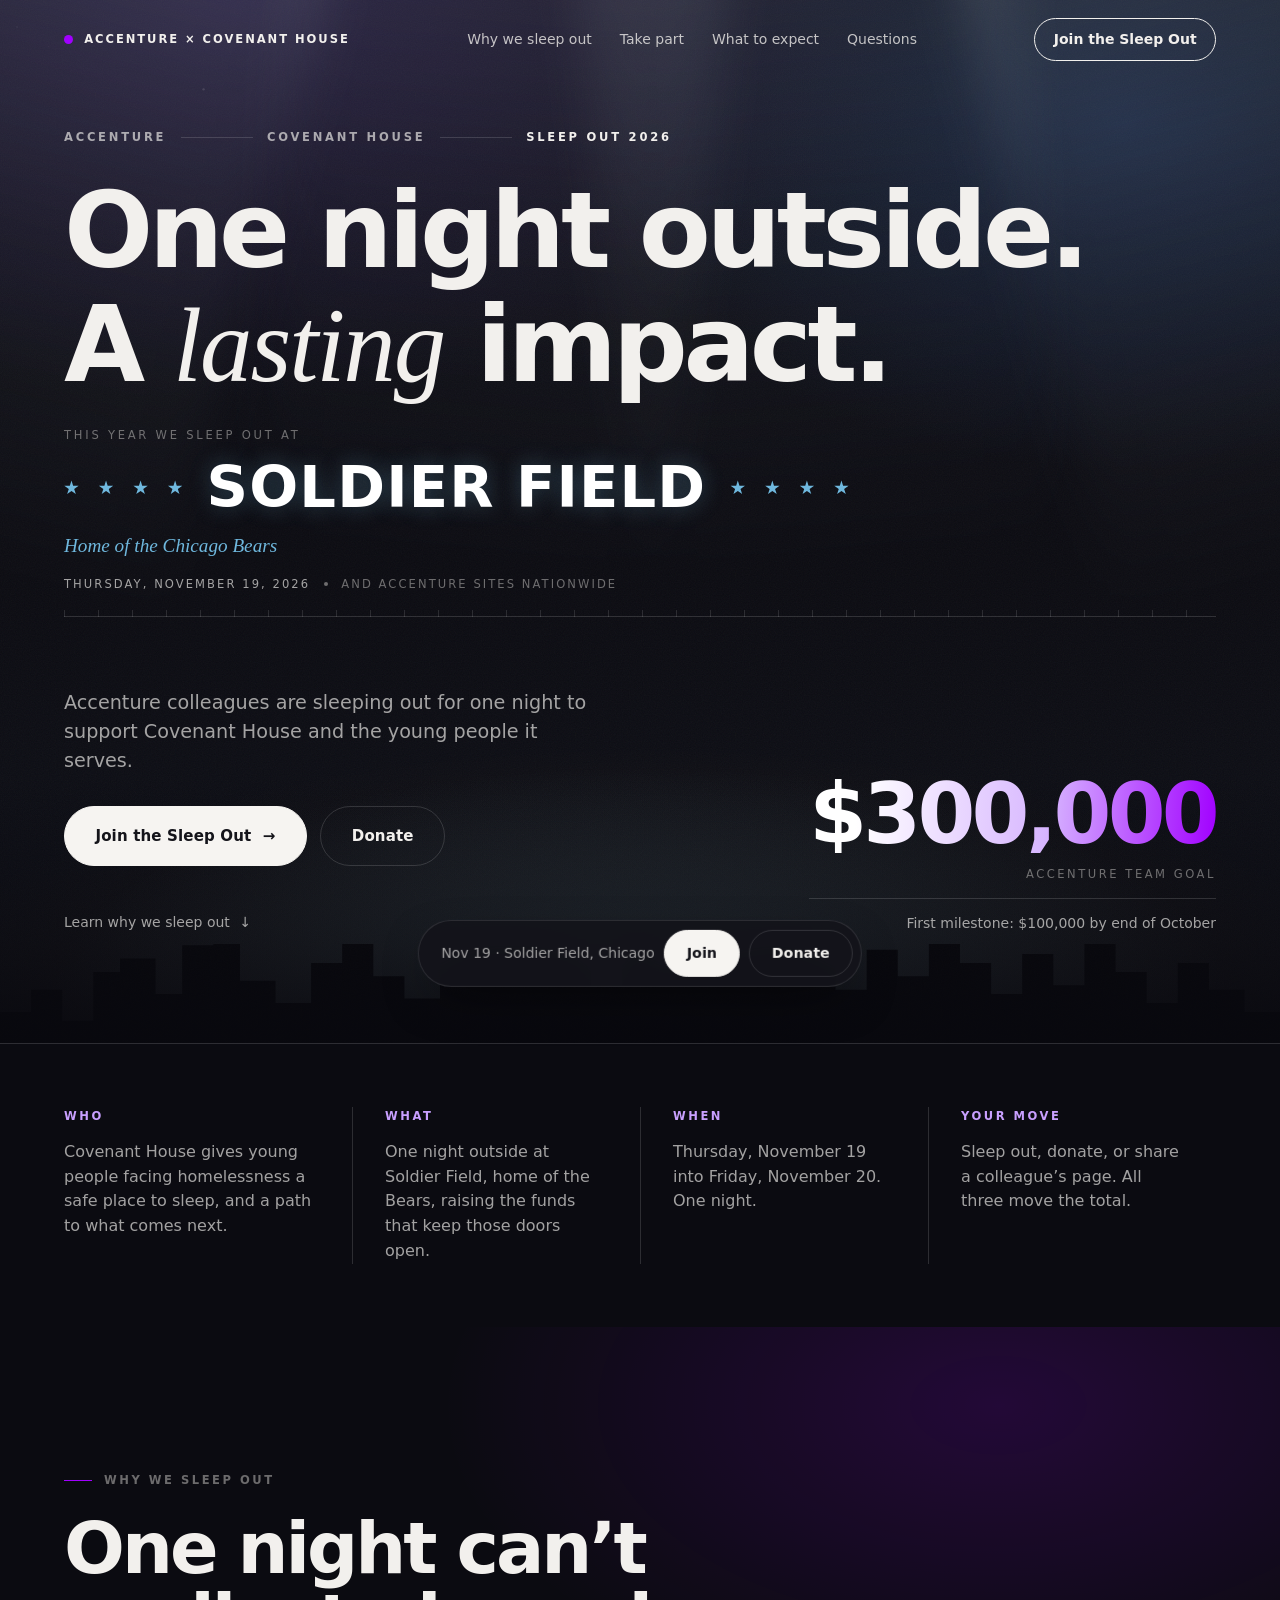
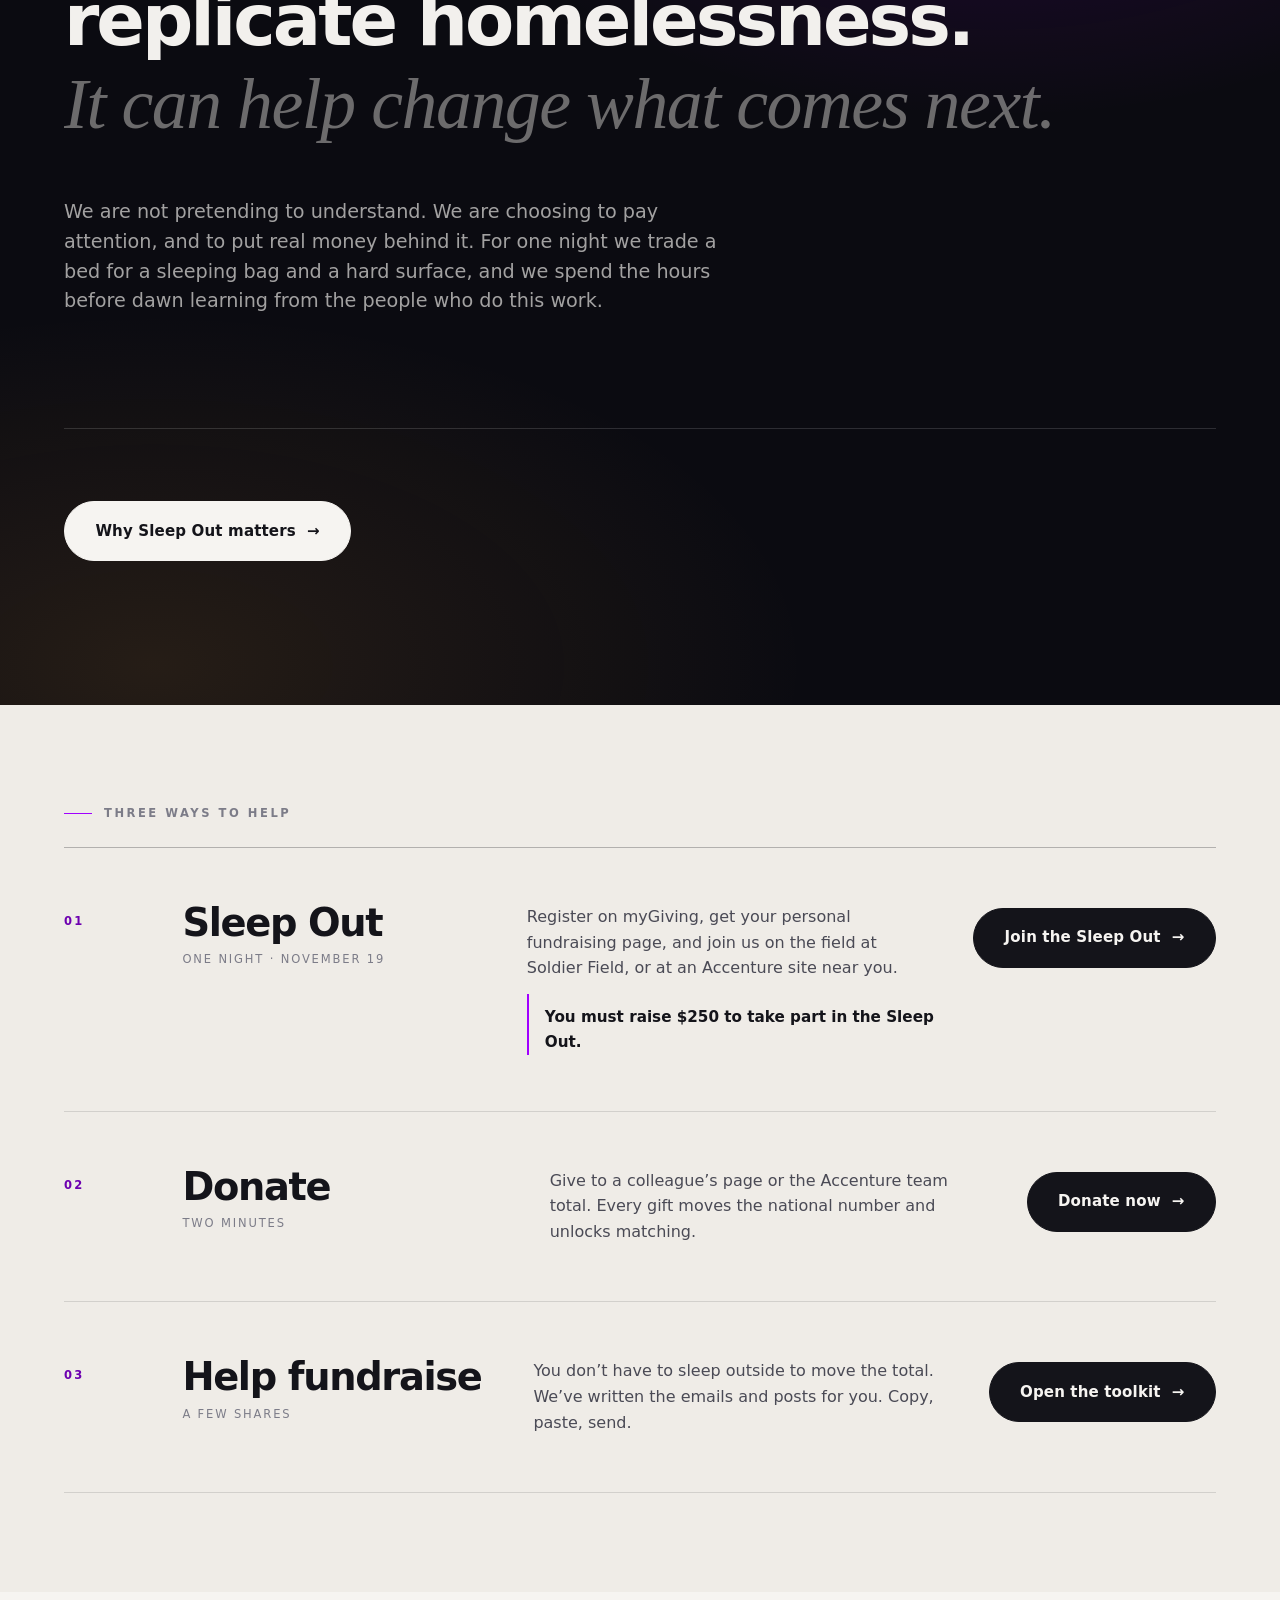
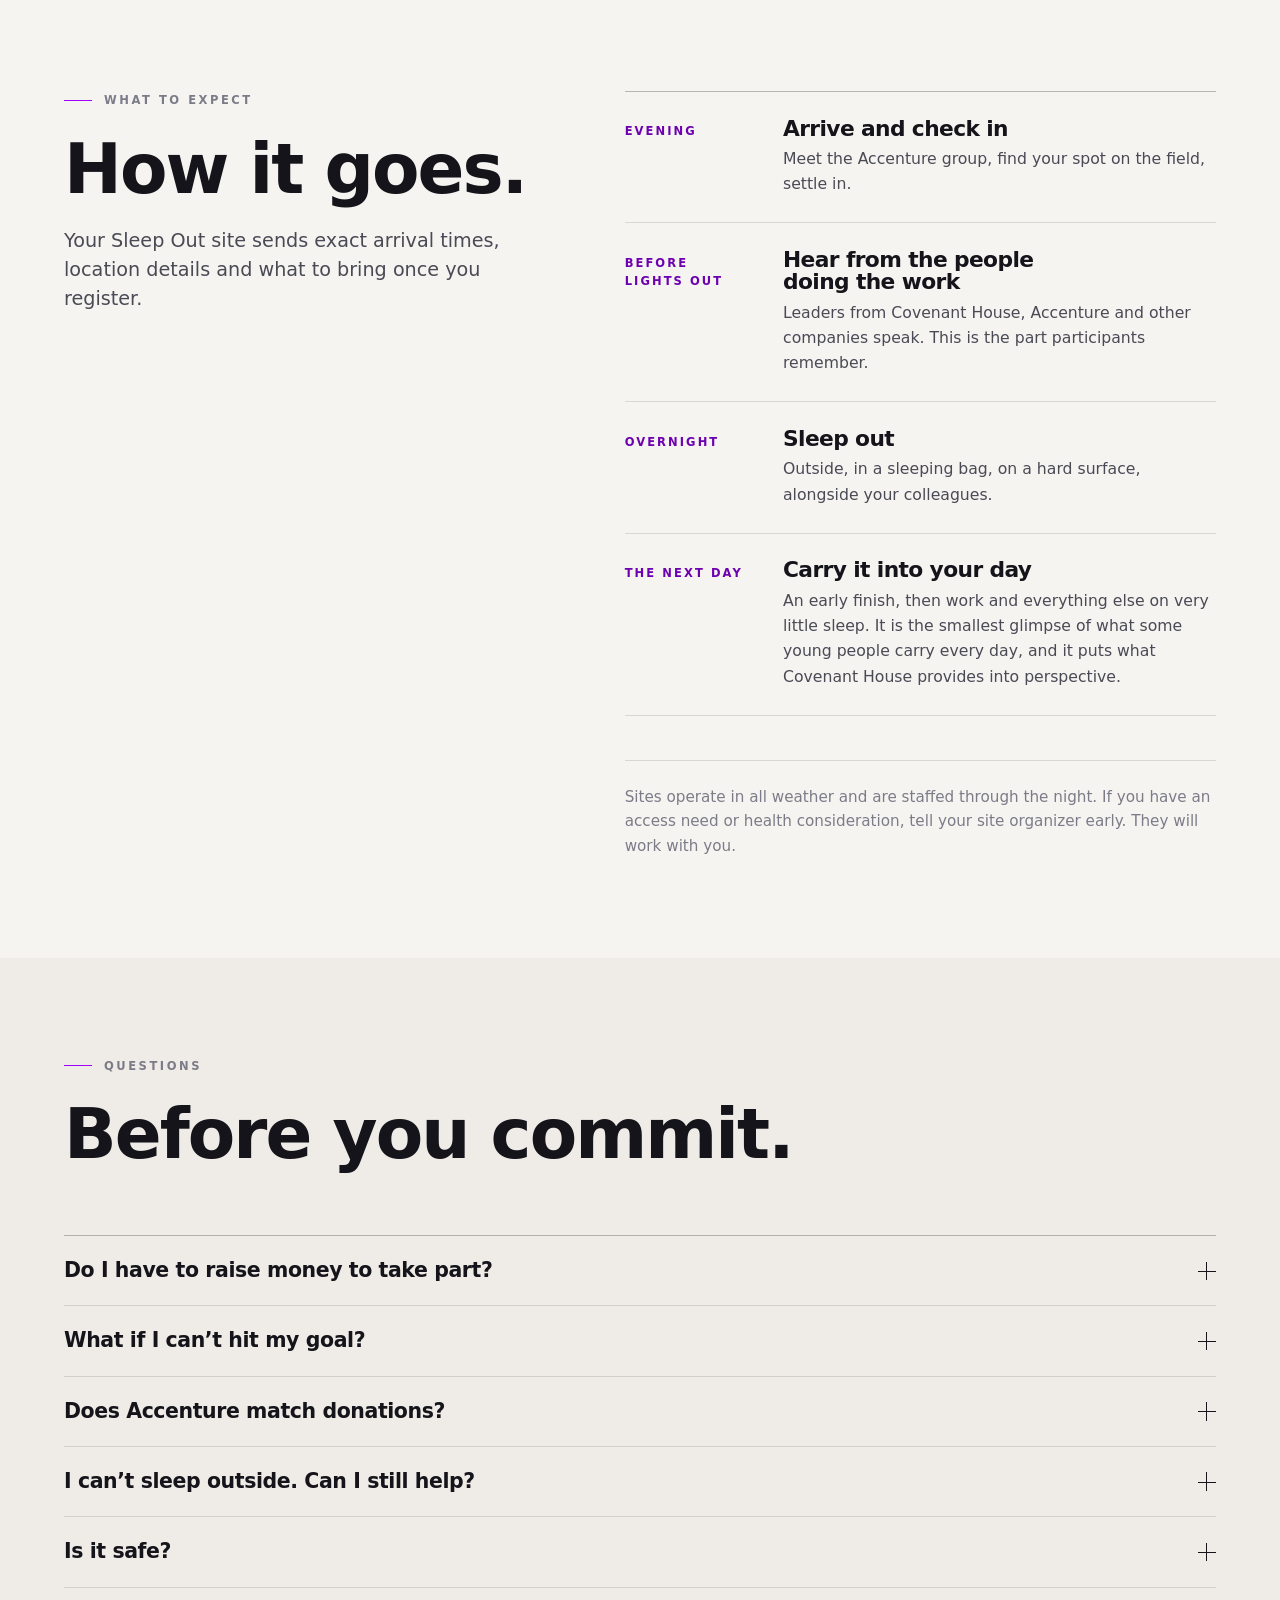
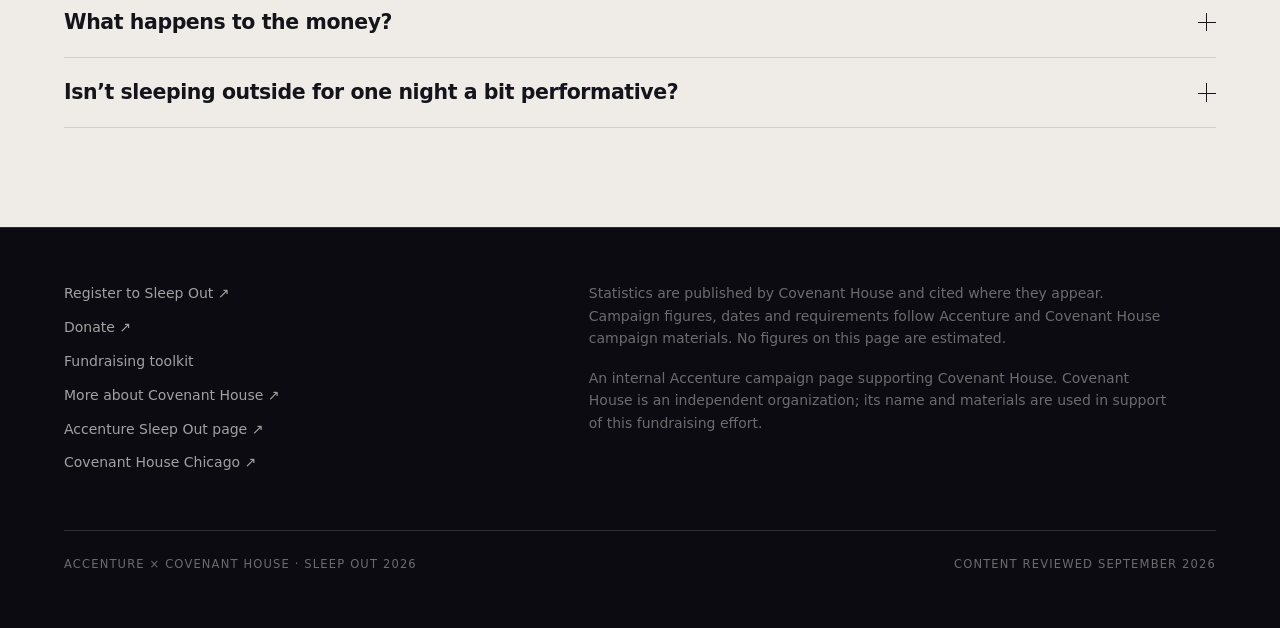
==== index.html @ 451acfd5 "Sleep Out 2026 campaign microsite — Accenture x Covenant House" ====
<!DOCTYPE html>
<html lang="en">
<head>
<meta charset="utf-8">
<meta name="viewport" content="width=device-width, initial-scale=1">
<title>Sleep Out 2026 · Accenture × Covenant House</title>
<meta name="description" content="November 19 at Soldier Field. Accenture colleagues are giving up their beds for one night to support Covenant House and young people facing homelessness.">
<meta name="theme-color" content="#0B0B11">

<meta property="og:type" content="website">
<meta property="og:title" content="Sleep Out 2026 · Accenture × Covenant House">
<meta property="og:description" content="One night outside. A lasting impact. November 19 at Soldier Field, Chicago.">
<meta name="twitter:card" content="summary_large_image">

<link rel="icon" href="data:image/svg+xml,%3Csvg xmlns='http://www.w3.org/2000/svg' viewBox='0 0 32 32'%3E%3Ccircle cx='16' cy='16' r='14' fill='%23A100FF'/%3E%3C/svg%3E">
<link rel="stylesheet" href="assets/css/styles.css">
</head>

<body>
<a class="skip-link" href="#main">Skip to content</a>

<!-- ================= NAVIGATION ================= -->
<header class="nav" id="nav">
  <a class="nav__brand" href="#top">
    <span class="nav__mark" aria-hidden="true"></span>
    <span>Accenture × Covenant House</span>
  </a>

  <nav class="nav__links" aria-label="Sections">
    <a href="#why">Why we sleep out</a>
    <a href="#act">Take part</a>
    <a href="#expect">What to expect</a>
    <a href="#faq">Questions</a>
  </nav>

  <a class="nav__cta" data-link="REGISTRATION" href="#">Join the Sleep Out</a>
  <div class="nav__progress" id="navProgress" aria-hidden="true"></div>
</header>

<main id="main">

  <!-- ================= HERO — Soldier Field at night ================= -->
  <section class="hero" id="top">
    <div class="hero__sky" aria-hidden="true"></div>
    <div class="hero__lights" aria-hidden="true">
      <span></span><span></span><span></span><span></span>
    </div>
    <canvas class="hero__stars" id="stars" aria-hidden="true"></canvas>

    <!-- Chicago skyline silhouette along the horizon -->
    <svg class="hero__skyline" viewBox="0 0 1440 220" preserveAspectRatio="xMidYMax slice" aria-hidden="true" focusable="false">
      <polygon points="0,220 0,185 35,185 35,160 70,160 70,195 105,195 105,140 135,140 135,125 175,125 175,165 205,165 205,110 240,110 240,90 270,90 270,150 310,150 310,175 350,175 350,130 385,130 385,100 420,100 420,145 455,145 455,170 495,170 495,120 530,120 530,60 545,60 545,20 552,20 552,60 560,60 560,45 600,45 600,60 608,60 608,20 615,20 615,60 630,60 630,120 665,120 665,155 700,155 700,105 735,105 735,135 770,135 770,90 805,90 805,115 840,115 840,70 860,70 860,35 866,35 866,70 880,70 880,35 886,35 886,70 905,70 905,125 940,125 940,160 975,160 975,115 1010,115 1010,145 1045,145 1045,95 1080,95 1080,130 1115,130 1115,165 1150,165 1150,120 1185,120 1185,155 1220,155 1220,105 1255,105 1255,140 1290,140 1290,175 1325,175 1325,130 1360,130 1360,160 1400,160 1400,185 1440,185 1440,220"/>
    </svg>

    <div class="hero__grain" aria-hidden="true"></div>

    <div class="hero__inner">
      <p class="hero__eyebrow">
        <span>Accenture</span>
        <span class="divider" aria-hidden="true"></span>
        <span>Covenant House</span>
        <span class="divider" aria-hidden="true"></span>
        <span class="year">Sleep Out 2026</span>
      </p>

      <h1 class="hero__headline" id="heroHeadline"></h1>

      <!-- Venue band: the flagship site, in Chicago flag blue -->
      <div class="venue" id="venue"></div>

      <div class="hero__body">
        <div>
          <p class="hero__lede" id="heroLede"></p>
          <div class="btn-row">
            <a class="btn btn--light" data-link="REGISTRATION" href="#">
              <span id="heroCta1">Join the Sleep Out</span>
              <span class="arrow" aria-hidden="true">→</span>
            </a>
            <a class="btn btn--ghost-light" data-link="DONATE" href="#">
              <span id="heroCta2">Donate</span>
            </a>
          </div>
          <a class="hero__scroll" href="#why">
            <span id="heroScroll">Learn why we sleep out</span>
            <span class="chev" aria-hidden="true">↓</span>
          </a>
        </div>

        <div class="hero__goal">
          <span class="hero__goal-value" id="heroGoal" data-countup="300000" data-prefix="$">$300,000</span>
          <span class="hero__goal-label" id="heroGoalLabel"></span>
          <span class="hero__goal-note" id="heroGoalNote"></span>
        </div>
      </div>
    </div>
  </section>

  <!-- ================= TEN-SECOND ORIENTATION ================= -->
  <section class="orient" aria-label="Sleep Out in brief">
    <div class="wrap">
      <div class="orient__grid" id="orientGrid"></div>
    </div>
  </section>

  <!-- ================= WHY WE SLEEP OUT ================= -->
  <section class="why" id="why">
    <div class="wrap">
      <p class="eyebrow eyebrow--on-night" id="whyLabel" data-reveal></p>
      <h2 class="why__statement" id="whyStatement"></h2>
      <p class="why__body" id="whyBody" data-reveal style="--reveal-delay:200ms"></p>

      <div class="pillars" id="pillars"></div>

      <div class="why__cta btn-row" data-reveal>
        <a class="btn btn--light" data-link="COVENANT_HOUSE_SLEEPOUT" href="#">
          <span id="whyCta"></span>
          <span class="arrow" aria-hidden="true">→</span>
        </a>
      </div>
    </div>
  </section>

  <!-- ================= THREE WAYS TO HELP ================= -->
  <section class="section section--tint" id="act">
    <div class="wrap">
      <p class="eyebrow" id="pathLabel" data-reveal></p>
      <div class="paths" id="paths"></div>
    </div>
  </section>

  <!-- ================= WHAT TO EXPECT ================= -->
  <section class="section" id="expect">
    <div class="wrap">
      <div class="split">
        <div data-reveal>
          <p class="eyebrow" id="expectLabel"></p>
          <h2 class="display" id="expectHeading"></h2>
          <p class="lede" id="expectLede" style="margin-top:1.25rem"></p>
        </div>
        <div data-reveal style="--reveal-delay:120ms">
          <div class="timeline" id="timeline"></div>
          <p class="expect__note" id="expectNote"></p>
        </div>
      </div>
    </div>
  </section>

  <!-- ================= FAQ ================= -->
  <section class="section section--tint" id="faq">
    <div class="wrap">
      <div class="section-head" data-reveal>
        <p class="eyebrow" id="faqLabel"></p>
        <h2 class="display" id="faqHeading"></h2>
      </div>
      <div class="faq__list" id="faqList" data-reveal></div>
    </div>
  </section>

</main>

<!-- ================= FOOTER ================= -->
<footer class="footer">
  <div class="wrap">
    <div class="footer__grid">
      <ul class="footer__links" id="footerLinks"></ul>
      <div>
        <p class="footer__note" id="footerSources"></p>
        <p class="footer__note" id="footerDisclaimer"></p>
      </div>
    </div>
    <div class="footer__meta">
      <span id="footerMetaLeft"></span>
      <span id="footerMetaRight"></span>
    </div>
  </div>
</footer>

<!-- ================= STICKY ACTION BAR ================= -->
<div class="actionbar" id="actionbar">
  <span class="actionbar__label">Nov 19 · Soldier Field, Chicago</span>
  <a class="btn btn--light" data-link="REGISTRATION" href="#"><span>Join</span></a>
  <a class="btn btn--ghost-light" data-link="DONATE" href="#"><span>Donate</span></a>
</div>

<noscript>
  <div style="padding:2rem;background:#14141A;color:#F2F0ED;text-align:center">
    This page uses JavaScript to load campaign content.
    Visit <a style="color:#C99BFF" href="https://www.sleepout.org/accenture">sleepout.org/accenture</a> for Sleep Out details.
  </div>
</noscript>

<script src="assets/js/content.js"></script>
<script src="assets/js/app.js"></script>
</body>
</html>
---- assets/css/styles.css ----
﻿/* =====================================================================
   SLEEP OUT 2026 — ACCENTURE × COVENANT HOUSE
   Design system + layout

   Structure
     01 Tokens
     02 Reset & base
     03 Typography primitives
     04 Layout primitives
     05 Buttons & links
     06 Motion / reveal
     07 Navigation
     08 Hero
     09 Orientation band
     11 Why we sleep out (dark)
       13 Pathways
     14 Toolkit
     15 Prepare
     16 Locations
     17 Commitment
     18 FAQ
     19 Footer
     20 Responsive
     21 Print & reduced motion
   ===================================================================== */

/* ---------------------------------------------------------------
   01 TOKENS
   --------------------------------------------------------------- */
:root {
  /* Surfaces — warm paper, not clinical white. Ink, not pure black. */
  --paper:        #F6F4F1;
  --paper-2:      #EFECE7;
  --paper-3:      #E4DFD8;
  --ink:          #14141A;
  --ink-2:        #4A4A55;
  --ink-3:        #7C7C88;
  --rule:         rgba(20, 20, 26, 0.13);
  --rule-strong:  rgba(20, 20, 26, 0.28);

  /* Night surfaces */
  --night:        #0B0B11;
  --night-2:      #12121B;
  --night-rule:   rgba(255, 255, 255, 0.14);
  --on-night:     #F2F0ED;
  --on-night-2:   rgba(242, 240, 237, 0.66);
  --on-night-3:   rgba(242, 240, 237, 0.42);

  /* Accent — used sparingly. A mark, a rule, a fill. Never a wash. */
  --purple:       #A100FF;
  --purple-deep:  #6D00B0;
  --purple-soft:  rgba(161, 0, 255, 0.10);
  /* Legible tint of the accent for use on night surfaces. Brightening
     the accent itself pushes it toward magenta, so it is defined here. */
  --purple-on-night: #C9A0FF;

  /* Dawn — the counterpoint to the night. Even more sparing. */
  --dawn:         #E39B3C;

  /* Chicago — the light blue of the city flag. Used only on the venue
     band and the skyline glow, so the local cue never competes with
     the Accenture accent. */
  --chicago:      #6FB8DE;

  /* Type */
  --sans: "Segoe UI Variable Display", "Segoe UI", Inter, ui-sans-serif,
          system-ui, -apple-system, "Helvetica Neue", Arial, sans-serif;
  --serif: "Iowan Old Style", "Palatino Linotype", Palatino, "Book Antiqua",
           Georgia, serif;
  --mono: ui-monospace, "Cascadia Mono", "SF Mono", Consolas, monospace;

  /* Fluid scale */
  --t-hero:   clamp(2.9rem, 8.2vw, 7.4rem);
  --t-display:clamp(2.2rem, 5.4vw, 4.6rem);
  --t-h2:     clamp(1.85rem, 3.6vw, 3.1rem);
  --t-h3:     clamp(1.15rem, 1.7vw, 1.5rem);
  --t-lede:   clamp(1.08rem, 1.5vw, 1.36rem);
  --t-body:   clamp(1rem, 1.05vw, 1.12rem);
  --t-small:  0.875rem;
  --t-micro:  0.72rem;

  /* Rhythm */
  --gutter: clamp(1.25rem, 5vw, 5.5rem);
  --section-y: clamp(5rem, 11vh, 10rem);
  --maxw: 1320px;
  --measure: 62ch;

  --ease: cubic-bezier(0.22, 1, 0.36, 1);
  --ease-out: cubic-bezier(0.16, 1, 0.3, 1);
}

/* ---------------------------------------------------------------
   02 RESET & BASE
   --------------------------------------------------------------- */
*, *::before, *::after { box-sizing: border-box; }

html {
  -webkit-text-size-adjust: 100%;
  scroll-behavior: smooth;
  scroll-padding-top: 5rem;
}

body {
  margin: 0;
  background: var(--paper);
  color: var(--ink);
  font-family: var(--sans);
  font-size: var(--t-body);
  line-height: 1.62;
  font-synthesis-weight: none;
  -webkit-font-smoothing: antialiased;
  text-rendering: optimizeLegibility;
  overflow-x: hidden;
}

img { max-width: 100%; display: block; }
button { font: inherit; color: inherit; }

::selection { background: var(--purple); color: #fff; }

:focus-visible {
  outline: 2px solid var(--purple);
  outline-offset: 3px;
  border-radius: 2px;
}

.skip-link {
  position: absolute;
  left: -9999px;
  top: 0;
  z-index: 200;
  background: var(--ink);
  color: var(--paper);
  padding: 0.75rem 1.25rem;
  font-size: var(--t-small);
}
.skip-link:focus { left: 0.75rem; top: 0.75rem; }

.visually-hidden {
  position: absolute; width: 1px; height: 1px;
  padding: 0; margin: -1px; overflow: hidden;
  clip: rect(0 0 0 0); white-space: nowrap; border: 0;
}

/* ---------------------------------------------------------------
   03 TYPOGRAPHY PRIMITIVES
   --------------------------------------------------------------- */
h1, h2, h3, h4 {
  margin: 0;
  font-weight: 600;
  letter-spacing: -0.028em;
  line-height: 1.04;
  text-wrap: balance;
}

p { margin: 0 0 1.1em; }
p:last-child { margin-bottom: 0; }

.eyebrow {
  font-size: var(--t-micro);
  font-weight: 600;
  letter-spacing: 0.22em;
  text-transform: uppercase;
  color: var(--ink-3);
  margin: 0 0 1.5rem;
  display: flex;
  align-items: center;
  gap: 0.75rem;
}
.eyebrow::before {
  content: "";
  width: 1.75rem;
  height: 1px;
  background: var(--purple);
  flex: none;
}
.eyebrow--on-night { color: var(--on-night-3); }

.display { font-size: var(--t-display); }
.h2 { font-size: var(--t-h2); }

.lede {
  font-size: var(--t-lede);
  line-height: 1.52;
  color: var(--ink-2);
  max-width: 46ch;
}

.serif {
  font-family: var(--serif);
  font-weight: 400;
  letter-spacing: -0.012em;
}

.measure { max-width: var(--measure); }

/* Inline source citation */
.cite {
  display: inline-block;
  font-size: var(--t-micro);
  letter-spacing: 0.06em;
  text-transform: uppercase;
  color: var(--ink-3);
  text-decoration: none;
  border-bottom: 1px solid var(--rule);
  transition: color 0.25s, border-color 0.25s;
}
.cite:hover { color: var(--ink); border-color: var(--ink); }
.cite--on-night { color: var(--on-night-3); border-color: var(--night-rule); }
.cite--on-night:hover { color: var(--on-night); border-color: var(--on-night); }

/* ---------------------------------------------------------------
   04 LAYOUT PRIMITIVES
   --------------------------------------------------------------- */
.wrap {
  width: 100%;
  max-width: var(--maxw);
  margin-inline: auto;
  padding-inline: var(--gutter);
}

.section { padding-block: var(--section-y); position: relative; }

.section--night {
  background: var(--night);
  color: var(--on-night);
}
.section--night h1, .section--night h2, .section--night h3 { color: var(--on-night); }

.section--tint { background: var(--paper-2); }

.rule { height: 1px; background: var(--rule); border: 0; margin: 0; }

/* Two-column editorial split */
.split {
  display: grid;
  grid-template-columns: minmax(0, 0.9fr) minmax(0, 1.1fr);
  gap: clamp(2rem, 6vw, 6rem);
  align-items: start;
}

.section-head { margin-bottom: clamp(2.5rem, 5vw, 4rem); }

/* ---------------------------------------------------------------
   05 BUTTONS & LINKS
   --------------------------------------------------------------- */
.btn {
  --btn-bg: var(--ink);
  --btn-fg: var(--paper);
  display: inline-flex;
  align-items: center;
  gap: 0.7rem;
  padding: 1.05rem 1.9rem;
  background: var(--btn-bg);
  color: var(--btn-fg);
  border: 1px solid var(--btn-bg);
  border-radius: 999px;
  font-size: 0.94rem;
  font-weight: 600;
  letter-spacing: 0.01em;
  text-decoration: none;
  cursor: pointer;
  position: relative;
  overflow: hidden;
  transition: transform 0.3s var(--ease), box-shadow 0.3s var(--ease);
  white-space: nowrap;
}
.btn::after {
  content: "";
  position: absolute;
  inset: 0;
  background: var(--purple);
  transform: translateY(101%);
  transition: transform 0.4s var(--ease-out);
  z-index: 0;
}
.btn > * { position: relative; z-index: 1; }
.btn:hover::after { transform: translateY(0); }
.btn:hover {
  transform: translateY(-2px);
  box-shadow: 0 12px 30px -12px rgba(161, 0, 255, 0.55);
  border-color: var(--purple);
}
.btn:active { transform: translateY(0); }

.btn .arrow {
  transition: transform 0.35s var(--ease-out);
  display: inline-block;
}
.btn:hover .arrow { transform: translateX(4px); }

/* Secondary — outlined */
.btn--ghost {
  --btn-bg: transparent;
  --btn-fg: var(--ink);
  border-color: var(--rule-strong);
}
.btn--ghost:hover { --btn-fg: #fff; color: #fff; }

/* On dark surfaces */
.btn--light { --btn-bg: var(--paper); --btn-fg: var(--ink); }
.btn--light:hover { color: #fff; }
.btn--ghost-light {
  --btn-bg: transparent;
  --btn-fg: var(--on-night);
  border-color: var(--night-rule);
}
.btn--ghost-light:hover { color: #fff; }

/* Quiet text link with animated underline */
.link {
  color: inherit;
  text-decoration: none;
  position: relative;
  font-weight: 500;
  padding-bottom: 2px;
  background-image: linear-gradient(var(--purple), var(--purple));
  background-size: 0% 1px;
  background-position: 0 100%;
  background-repeat: no-repeat;
  transition: background-size 0.4s var(--ease-out), color 0.25s;
  border-bottom: 1px solid var(--rule-strong);
}
.link:hover { background-size: 100% 1px; color: var(--purple); }
.link--on-night { border-bottom-color: var(--night-rule); }

.btn-row {
  display: flex;
  flex-wrap: wrap;
  gap: 0.85rem;
  align-items: center;
}

/* ---------------------------------------------------------------
   06 MOTION / REVEAL
   --------------------------------------------------------------- */
[data-reveal] {
  opacity: 0;
  transform: translateY(22px);
  transition: opacity 0.85s var(--ease-out), transform 0.85s var(--ease-out);
  transition-delay: var(--reveal-delay, 0ms);
}
[data-reveal].is-in { opacity: 1; transform: none; }

/* Line-by-line headline reveal.
   Headlines run a line-height below 1, so glyphs overflow their line box.
   The mask is padded so ascenders and descenders aren't clipped, then
   pulled back by an equal negative margin so spacing is unchanged. */
.line-mask {
  display: block;
  overflow: hidden;
  padding-block: 0.16em 0.24em;
  margin-block: -0.16em -0.24em;
}
.line-mask > span {
  display: block;
  transform: translateY(125%);
  transition: transform 1s var(--ease-out);
  transition-delay: var(--line-delay, 0ms);
}
.is-in .line-mask > span,
.line-mask.is-in > span { transform: none; }

/* ---------------------------------------------------------------
   07 NAVIGATION
   --------------------------------------------------------------- */
.nav {
  position: fixed;
  inset: 0 0 auto 0;
  z-index: 100;
  display: flex;
  align-items: center;
  justify-content: space-between;
  gap: 1rem;
  padding: 1.1rem var(--gutter);
  color: var(--on-night);
  transition: background 0.45s var(--ease), color 0.45s var(--ease),
              padding 0.45s var(--ease), box-shadow 0.45s var(--ease);
}
.nav::before {
  content: "";
  position: absolute;
  inset: 0;
  background: rgba(246, 244, 241, 0.86);
  backdrop-filter: saturate(180%) blur(14px);
  -webkit-backdrop-filter: saturate(180%) blur(14px);
  border-bottom: 1px solid var(--rule);
  opacity: 0;
  transition: opacity 0.45s var(--ease);
  z-index: -1;
}
.nav.is-stuck {
  color: var(--ink);
  padding-block: 0.75rem;
}
.nav.is-stuck::before { opacity: 1; }

.nav__brand {
  display: flex;
  align-items: center;
  gap: 0.7rem;
  text-decoration: none;
  color: inherit;
  font-size: var(--t-micro);
  font-weight: 700;
  letter-spacing: 0.17em;
  text-transform: uppercase;
}
.nav__mark {
  width: 9px; height: 9px;
  background: var(--purple);
  border-radius: 50%;
  flex: none;
  box-shadow: 0 0 0 0 rgba(161, 0, 255, 0.5);
  animation: pulse 3.4s var(--ease) infinite;
}
@keyframes pulse {
  0%, 70%, 100% { box-shadow: 0 0 0 0 rgba(161, 0, 255, 0.45); }
  35% { box-shadow: 0 0 0 9px rgba(161, 0, 255, 0); }
}

.nav__links {
  display: flex;
  gap: 1.75rem;
  align-items: center;
  font-size: var(--t-small);
}
.nav__links a {
  color: inherit;
  text-decoration: none;
  opacity: 0.78;
  transition: opacity 0.25s;
  position: relative;
}
.nav__links a::after {
  content: "";
  position: absolute;
  left: 0; bottom: -5px;
  width: 100%; height: 1px;
  background: currentColor;
  transform: scaleX(0);
  transform-origin: right;
  transition: transform 0.4s var(--ease-out);
}
.nav__links a:hover { opacity: 1; }
.nav__links a:hover::after { transform: scaleX(1); transform-origin: left; }

.nav__cta {
  padding: 0.6rem 1.15rem;
  font-size: var(--t-small);
  border-radius: 999px;
  border: 1px solid currentColor;
  text-decoration: none;
  color: inherit;
  font-weight: 600;
  transition: background 0.3s var(--ease), color 0.3s var(--ease),
              border-color 0.3s var(--ease);
}
.nav__cta:hover {
  background: var(--purple);
  border-color: var(--purple);
  color: #fff;
}

/* Scroll progress hairline */
.nav__progress {
  position: absolute;
  left: 0; bottom: 0;
  height: 2px;
  width: 100%;
  transform: scaleX(var(--progress, 0));
  transform-origin: left;
  background: linear-gradient(90deg, var(--purple), var(--dawn));
  opacity: 0;
  transition: opacity 0.4s;
}
.nav.is-stuck .nav__progress { opacity: 1; }

/* ---------------------------------------------------------------
   08 HERO
   --------------------------------------------------------------- */
.hero {
  position: relative;
  min-height: 100svh;
  display: flex;
  flex-direction: column;
  justify-content: flex-end;
  background: var(--night);
  color: var(--on-night);
  padding-top: 8rem;
  /* Clears the skyline silhouette at the base of the hero */
  padding-bottom: clamp(4.5rem, 12vh, 8rem);
  overflow: hidden;
  isolation: isolate;
}

/* Layered night sky. Replaced/underlaid by a photograph when one is set. */
.hero__sky {
  position: absolute;
  inset: 0;
  z-index: -5;
  background:
    radial-gradient(90% 62% at 18% 0%, #1E1636 0%, transparent 62%),
    radial-gradient(70% 55% at 88% 12%, #14203A 0%, transparent 60%),
    /* Stadium glow behind the skyline — cool light on the horizon */
    radial-gradient(70% 34% at 50% 96%, rgba(111, 184, 222, 0.22) 0%, transparent 66%),
    radial-gradient(120% 70% at 50% 112%, rgba(227, 155, 60, 0.14) 0%, transparent 58%),
    linear-gradient(180deg, #0A0A12 0%, #0B0B11 55%, #0E1018 100%);
}
.hero__stars {
  position: absolute;
  inset: 0;
  z-index: -3;
  opacity: 0.55;
}

/* Stadium floodlights — four soft beams raking down from above the
   skyline. Suggests Soldier Field under lights without needing a photo. */
.hero__lights {
  position: absolute;
  inset: 0;
  z-index: -4;
  overflow: hidden;
  pointer-events: none;
}
.hero__lights span {
  position: absolute;
  top: -18%;
  width: 34vw;
  height: 95%;
  background: linear-gradient(
    to bottom,
    rgba(214, 232, 245, 0.16) 0%,
    rgba(214, 232, 245, 0.06) 42%,
    transparent 78%
  );
  filter: blur(26px);
  transform-origin: top center;
}
.hero__lights span:nth-child(1) { left: -6%;  transform: rotate(14deg); }
.hero__lights span:nth-child(2) { left: 24%;  transform: rotate(5deg);  opacity: 0.75; }
.hero__lights span:nth-child(3) { right: 22%; transform: rotate(-5deg); opacity: 0.75; }
.hero__lights span:nth-child(4) { right: -6%; transform: rotate(-14deg); }

/* Chicago skyline silhouette along the horizon */
.hero__skyline {
  position: absolute;
  left: 0;
  right: 0;
  bottom: 0;
  width: 100%;
  height: clamp(70px, 11vh, 150px);
  z-index: -2;
  display: block;
  pointer-events: none;
}
.hero__skyline polygon {
  fill: #06060A;
}

/* Scrim over the skyline so the copy sitting above it stays legible */
.hero::after {
  content: "";
  position: absolute;
  left: 0;
  right: 0;
  bottom: 0;
  height: clamp(140px, 30vh, 340px);
  z-index: -1;
  pointer-events: none;
  background: linear-gradient(
    to top,
    rgba(8, 8, 14, 0.9) 0%,
    rgba(8, 8, 14, 0.5) 40%,
    transparent 100%
  );
}
/* Fine grain keeps large flat areas from banding and reads as film. */
.hero__grain {
  position: absolute;
  inset: -50%;
  z-index: -1;
  pointer-events: none;
  opacity: 0.045;
  background-image: url("data:image/svg+xml,%3Csvg xmlns='http://www.w3.org/2000/svg' width='160' height='160'%3E%3Cfilter id='n'%3E%3CfeTurbulence type='fractalNoise' baseFrequency='0.85' numOctaves='3'/%3E%3C/filter%3E%3Crect width='100%25' height='100%25' filter='url(%23n)'/%3E%3C/svg%3E");
  animation: grain 7s steps(6) infinite;
}
@keyframes grain {
  0%,100% { transform: translate(0,0); }
  20% { transform: translate(-3%, 2%); }
  40% { transform: translate(2%, -3%); }
  60% { transform: translate(-2%, -2%); }
  80% { transform: translate(3%, 1%); }
}

.hero__photo {
  position: absolute;
  inset: 0;
  z-index: -4;
  object-fit: cover;
  width: 100%;
  height: 100%;
  opacity: 0.45;
  filter: grayscale(0.25) contrast(1.05);
}
.hero__inner {
  width: 100%;
  max-width: var(--maxw);
  margin-inline: auto;
  padding-inline: var(--gutter);
}

.hero__eyebrow {
  display: flex;
  align-items: center;
  gap: 0.9rem;
  font-size: var(--t-micro);
  font-weight: 600;
  letter-spacing: 0.24em;
  text-transform: uppercase;
  color: var(--on-night-2);
  margin-bottom: clamp(1.5rem, 4vh, 2.75rem);
}
.hero__eyebrow .divider {
  width: clamp(2rem, 6vw, 4.5rem);
  height: 1px;
  background: var(--night-rule);
}
.hero__eyebrow .year { color: var(--on-night); }

.hero__headline {
  font-size: var(--t-hero);
  font-weight: 600;
  line-height: 0.93;
  letter-spacing: -0.042em;
  margin: 0 0 clamp(1.5rem, 3.5vh, 2.5rem);
  max-width: 15ch;
}
.hero__headline .accent {
  font-family: var(--serif);
  font-style: italic;
  font-weight: 400;
  letter-spacing: -0.02em;
}

/* ---------------------------------------------------------------
   VENUE — Soldier Field, given display treatment in the hero.
   The venue is the campaign's strongest draw, so it reads as a
   headline element rather than a caption.
   --------------------------------------------------------------- */
.venue {
  margin-bottom: clamp(1.75rem, 4vh, 2.75rem);
  /* Field markings: a hairline with evenly spaced yard ticks */
  padding-bottom: clamp(1.25rem, 2.5vh, 1.75rem);
  border-bottom: 1px solid var(--night-rule);
  position: relative;
}
.venue::after {
  content: "";
  position: absolute;
  left: 0;
  right: 0;
  bottom: -1px;
  height: 7px;
  background-image: repeating-linear-gradient(
    to right,
    var(--night-rule) 0 1px,
    transparent 1px 34px
  );
  opacity: 0.85;
  pointer-events: none;
}

.venue__label {
  display: block;
  font-size: var(--t-micro);
  letter-spacing: 0.24em;
  text-transform: uppercase;
  color: var(--on-night-3);
  margin-bottom: 0.9rem;
}

.venue__name {
  display: flex;
  align-items: center;
  gap: clamp(0.75rem, 2vw, 1.5rem);
  flex-wrap: wrap;
}
.venue__place {
  font-size: clamp(1.7rem, 4.6vw, 3.6rem);
  font-weight: 600;
  letter-spacing: 0.02em;
  text-transform: uppercase;
  line-height: 1;
  color: #fff;
  /* A faint stadium-light bloom — kept tight, or it reads as a smudge */
  text-shadow: 0 0 22px rgba(111, 184, 222, 0.3);
}

.venue__tagline {
  display: block;
  margin-top: 0.85rem;
  font-size: clamp(1rem, 1.5vw, 1.3rem);
  font-family: var(--serif);
  font-style: italic;
  color: var(--chicago);
}

.venue__meta {
  display: flex;
  align-items: center;
  flex-wrap: wrap;
  gap: 0.5rem 0.85rem;
  margin-top: 0.85rem;
  font-size: var(--t-micro);
  letter-spacing: 0.18em;
  text-transform: uppercase;
  color: var(--on-night-3);
}
.venue__date { color: var(--on-night-2); }
.venue__sep {
  width: 4px;
  height: 4px;
  border-radius: 50%;
  background: var(--on-night-3);
  flex: none;
}

/* Four six-pointed stars, after the Chicago flag */
.venue__stars {
  display: inline-flex;
  gap: 0.34em;
  flex: none;
  font-size: clamp(1.7rem, 4.6vw, 3.6rem);
}
.venue__stars i {
  width: 0.26em;
  height: 0.26em;
  background: var(--chicago);
  display: block;
  clip-path: polygon(
    50% 0%, 61% 35%, 98% 35%, 68% 57%,
    79% 91%, 50% 70%, 21% 91%, 32% 57%,
    2% 35%, 39% 35%
  );
}
/* One cluster of stars is enough on narrow screens */
@media (max-width: 720px) {
  .venue__name > .venue__stars:last-child { display: none; }
}

.hero__body {
  display: grid;
  grid-template-columns: minmax(0, 1fr) auto;
  gap: clamp(2rem, 6vw, 5rem);
  align-items: end;
  /* No rule here — the venue block below the headline already
     provides the horizontal division. */
  padding-top: clamp(1.5rem, 4vh, 2.5rem);
}

.hero__lede {
  font-size: var(--t-lede);
  line-height: 1.5;
  color: var(--on-night-2);
  max-width: 44ch;
  margin: 0 0 1.9rem;
}

.hero__goal { text-align: right; }
.hero__goal-value {
  font-size: clamp(2.6rem, 6.5vw, 5.4rem);
  font-weight: 600;
  letter-spacing: -0.045em;
  line-height: 0.9;
  display: block;
  background: linear-gradient(94deg, #FFFFFF 12%, #D7B6FF 58%, var(--purple) 100%);
  -webkit-background-clip: text;
  background-clip: text;
  color: transparent;
  font-variant-numeric: tabular-nums;
}
.hero__goal-label {
  display: block;
  margin-top: 0.75rem;
  font-size: var(--t-micro);
  letter-spacing: 0.22em;
  text-transform: uppercase;
  color: var(--on-night-3);
}
/* Milestone and, once verified, the live total. Sits under the goal in
   place of the fundraising section that used to carry them. */
.hero__goal-note {
  display: block;
  margin-top: 0.9rem;
  padding-top: 0.9rem;
  border-top: 1px solid var(--night-rule);
  font-size: var(--t-small);
  line-height: 1.55;
  color: var(--on-night-2);
}
.hero__goal-note:empty { display: none; }
.hero__goal-note strong { color: var(--on-night); font-weight: 600; }

.hero__scroll {
  display: inline-flex;
  align-items: center;
  gap: 0.6rem;
  margin-top: clamp(2rem, 5vh, 3.25rem);
  color: var(--on-night-2);
  text-decoration: none;
  font-size: var(--t-small);
  transition: color 0.3s;
}
.hero__scroll:hover { color: var(--on-night); }
.hero__scroll .chev {
  display: inline-block;
  animation: bob 2.6s var(--ease) infinite;
}
@keyframes bob {
  0%, 100% { transform: translateY(0); }
  50% { transform: translateY(5px); }
}

/* ---------------------------------------------------------------
   09 ORIENTATION BAND — the ten-second answer
   --------------------------------------------------------------- */
.orient {
  background: var(--night);
  color: var(--on-night);
  padding-block: clamp(3rem, 7vh, 5.5rem);
  border-top: 1px solid var(--night-rule);
}
.orient__grid {
  display: grid;
  grid-template-columns: repeat(4, minmax(0, 1fr));
  gap: 0;
}
.orient__item {
  padding: 0 clamp(1rem, 2.5vw, 2.25rem);
  border-left: 1px solid var(--night-rule);
}
.orient__item:first-child { padding-left: 0; border-left: 0; }
.orient__label {
  font-size: var(--t-micro);
  letter-spacing: 0.22em;
  text-transform: uppercase;
  color: var(--purple-on-night);
  margin-bottom: 0.9rem;
  font-weight: 600;
}
.orient__text {
  font-size: 1rem;
  line-height: 1.55;
  color: var(--on-night-2);
  margin: 0;
}

/* ---------------------------------------------------------------
   10 THE GOAL
   --------------------------------------------------------------- */
/* Statistic row — big numerals on rules, no boxes */
.stats {
  display: grid;
  grid-template-columns: repeat(4, minmax(0, 1fr));
  gap: 0;
  margin-top: clamp(4rem, 8vw, 6.5rem);
  border-top: 1px solid var(--rule-strong);
}
/* Flex so the citation sits on a common baseline across the row,
   whatever the label length. */
.stat {
  padding: clamp(1.75rem, 3vw, 2.5rem) clamp(1rem, 2vw, 2rem) 0 0;
  border-right: 1px solid var(--rule);
  display: flex;
  flex-direction: column;
}
.stat .cite { margin-top: auto; align-self: flex-start; }
.stat:last-child { border-right: 0; }
.stat__value {
  font-size: clamp(2.1rem, 4vw, 3.4rem);
  font-weight: 600;
  letter-spacing: -0.04em;
  line-height: 0.95;
  display: block;
  font-variant-numeric: tabular-nums;
  margin-bottom: 0.85rem;
}
.stat__value em {
  font-family: var(--serif);
  font-style: italic;
  font-weight: 400;
  font-size: 0.62em;
  letter-spacing: -0.01em;
}
.stat__label {
  font-size: 0.94rem;
  line-height: 1.45;
  color: var(--ink-2);
  margin-bottom: 0.9rem;
  max-width: 24ch;
}

/* ---------------------------------------------------------------
   11 WHY WE SLEEP OUT (dark, full-bleed)
   --------------------------------------------------------------- */
.why {
  position: relative;
  background: var(--night);
  color: var(--on-night);
  overflow: hidden;
  isolation: isolate;
  padding-block: clamp(6rem, 16vh, 12rem);
}
.why::before {
  content: "";
  position: absolute;
  inset: 0;
  z-index: -2;
  background:
    radial-gradient(75% 55% at 78% 8%, rgba(161, 0, 255, 0.16) 0%, transparent 58%),
    radial-gradient(85% 60% at 12% 96%, rgba(227, 155, 60, 0.12) 0%, transparent 60%),
    var(--night);
}
.why__statement {
  font-size: clamp(2.1rem, 5.6vw, 5rem);
  font-weight: 600;
  line-height: 1.0;
  letter-spacing: -0.042em;
  margin: 0 0 clamp(2rem, 5vw, 3.5rem);
  max-width: 21ch;
}
.why__statement .soft {
  color: var(--on-night-3);
  font-family: var(--serif);
  font-style: italic;
  font-weight: 400;
  letter-spacing: -0.02em;
}
.why__body {
  font-size: var(--t-lede);
  line-height: 1.55;
  color: var(--on-night-2);
  max-width: 54ch;
}

.pillars {
  display: grid;
  grid-template-columns: repeat(3, minmax(0, 1fr));
  gap: 0;
  margin-top: clamp(4rem, 9vw, 7rem);
  border-top: 1px solid var(--night-rule);
}
.pillar {
  padding: clamp(1.75rem, 3vw, 2.5rem) clamp(1.25rem, 2.5vw, 2.5rem) 0 0;
  border-right: 1px solid var(--night-rule);
}
.pillar:last-child { border-right: 0; }
.pillar__num {
  font-size: var(--t-micro);
  letter-spacing: 0.2em;
  color: var(--purple-on-night);
  font-weight: 600;
}
.pillar__title {
  font-size: var(--t-h3);
  margin: 1rem 0 0.7rem;
  font-weight: 600;
}
.pillar__text { color: var(--on-night-2); font-size: 0.98rem; margin: 0; }

.why__cta { margin-top: clamp(3rem, 6vw, 4.5rem); }
/* ---------------------------------------------------------------
   13 PATHWAYS — numbered full-width rows
   --------------------------------------------------------------- */
.paths { border-top: 1px solid var(--rule-strong); }

.path {
  display: grid;
  grid-template-columns: 5rem minmax(0, 0.9fr) minmax(0, 1.2fr) auto;
  gap: clamp(1.25rem, 3vw, 3rem);
  align-items: start;
  padding: clamp(2.25rem, 4.5vw, 3.5rem) 0;
  border-bottom: 1px solid var(--rule);
  position: relative;
  transition: padding-left 0.5s var(--ease-out);
}
.path::before {
  content: "";
  position: absolute;
  inset: 0 -1.5rem;
  background: var(--paper-2);
  opacity: 0;
  transition: opacity 0.45s var(--ease);
  z-index: -1;
  border-radius: 3px;
}
.path:hover::before { opacity: 1; }
.path:hover { padding-left: 1rem; }

.path__num {
  font-size: var(--t-micro);
  font-weight: 600;
  letter-spacing: 0.2em;
  /* Small accent text on paper uses the deeper purple — the bright
     accent falls below AA contrast at this size. */
  color: var(--purple-deep);
  padding-top: 0.5rem;
  font-variant-numeric: tabular-nums;
}
.path__title {
  font-size: clamp(1.6rem, 3vw, 2.4rem);
  font-weight: 600;
  letter-spacing: -0.035em;
  margin: 0 0 0.5rem;
  line-height: 1;
}
.path__commit {
  font-size: var(--t-micro);
  letter-spacing: 0.16em;
  text-transform: uppercase;
  color: var(--ink-3);
}
.path__text { color: var(--ink-2); margin: 0 0 0.8rem; }

/* A stated condition of taking part, not body copy */
.path__req {
  margin: 0;
  padding: 0.7rem 0 0 1rem;
  border-left: 2px solid var(--purple);
  font-weight: 600;
  font-size: 0.95rem;
  color: var(--ink);
}
.path__detail {
  font-size: var(--t-small);
  color: var(--ink-3);
  margin: 0;
  padding-top: 0.8rem;
  border-top: 1px solid var(--rule);
}
.path__cta { padding-top: 0.25rem; }

/* ---------------------------------------------------------------
   14 TOOLKIT
   --------------------------------------------------------------- */
.toolkit__link-field {
  display: flex;
  gap: 0.6rem;
  flex-wrap: wrap;
  align-items: center;
  margin-bottom: clamp(2.5rem, 5vw, 3.5rem);
  max-width: 44rem;
}
.toolkit__input {
  flex: 1 1 22rem;
  min-width: 0;
  padding: 0.95rem 1.2rem;
  border: 1px solid var(--rule-strong);
  border-radius: 999px;
  background: transparent;
  font: inherit;
  font-size: 0.96rem;
  color: var(--ink);
  transition: border-color 0.3s, box-shadow 0.3s;
}
.toolkit__input::placeholder { color: var(--ink-3); }
.toolkit__input:focus {
  outline: none;
  border-color: var(--purple);
  box-shadow: 0 0 0 4px var(--purple-soft);
}
.toolkit__hint {
  font-size: var(--t-small);
  color: var(--ink-3);
  flex-basis: 100%;
  margin: 0;
}

.templates {
  display: grid;
  grid-template-columns: repeat(2, minmax(0, 1fr));
  gap: 1px;
  background: var(--rule);
  border: 1px solid var(--rule);
}
.template {
  background: var(--paper);
  padding: clamp(1.5rem, 2.6vw, 2.1rem);
  display: flex;
  flex-direction: column;
  gap: 1rem;
  transition: background 0.35s var(--ease);
}
.template:hover { background: var(--paper-2); }
.template__head {
  display: flex;
  justify-content: space-between;
  align-items: baseline;
  gap: 1rem;
}
.template__channel {
  font-size: var(--t-micro);
  letter-spacing: 0.18em;
  text-transform: uppercase;
  color: var(--ink-3);
  font-weight: 600;
}
.template__subject {
  font-weight: 600;
  letter-spacing: -0.015em;
  margin: 0;
}
.template__body {
  font-family: var(--sans);
  font-size: 0.93rem;
  line-height: 1.58;
  color: var(--ink-2);
  white-space: pre-wrap;
  margin: 0;
  flex: 1;
}
/* Marks the words the sender still has to fill in. No padding — it sits
   inline against punctuation and must not push it away from the word. */
.template__body .token {
  color: var(--purple-deep);
  font-weight: 600;
  border-bottom: 1px dashed currentColor;
}
.copy-btn {
  align-self: flex-start;
  display: inline-flex;
  align-items: center;
  gap: 0.5rem;
  padding: 0.55rem 1.1rem;
  border: 1px solid var(--rule-strong);
  background: transparent;
  border-radius: 999px;
  font-size: var(--t-small);
  font-weight: 600;
  cursor: pointer;
  transition: border-color 0.3s, color 0.3s, background 0.3s;
}
.copy-btn:hover { border-color: var(--ink); }
.copy-btn.is-copied {
  border-color: var(--purple);
  color: var(--purple-deep);
  background: var(--purple-soft);
}

.tips {
  margin-top: clamp(3rem, 6vw, 4.5rem);
  display: grid;
  grid-template-columns: repeat(auto-fit, minmax(15rem, 1fr));
  gap: clamp(1.5rem, 3vw, 2.5rem);
  padding-top: 2rem;
  border-top: 1px solid var(--rule-strong);
}
.tip {
  display: flex;
  gap: 0.9rem;
  font-size: 0.95rem;
  color: var(--ink-2);
  line-height: 1.5;
}
.tip__num {
  font-size: var(--t-micro);
  color: var(--purple-deep);
  font-weight: 600;
  letter-spacing: 0.1em;
  padding-top: 0.25em;
  flex: none;
}

/* ---------------------------------------------------------------
   15 PREPARE
   --------------------------------------------------------------- */
.timeline { position: relative; }
.timeline__item {
  display: grid;
  grid-template-columns: 7.5rem minmax(0, 1fr);
  gap: clamp(1rem, 3vw, 2.5rem);
  padding: 1.6rem 0;
  border-bottom: 1px solid var(--rule);
  position: relative;
}
.timeline__item:first-child { border-top: 1px solid var(--rule-strong); }
.timeline__time {
  font-size: var(--t-micro);
  letter-spacing: 0.18em;
  text-transform: uppercase;
  color: var(--purple-deep);
  font-weight: 600;
  padding-top: 0.3rem;
}
.timeline__title { font-size: var(--t-h3); margin: 0 0 0.35rem; font-weight: 600; }
.timeline__text { color: var(--ink-2); margin: 0; font-size: 0.98rem; }

.expect__note {
  margin-top: clamp(2rem, 4vw, 2.75rem);
  padding-top: 1.5rem;
  border-top: 1px solid var(--rule);
  font-size: 0.95rem;
  color: var(--ink-3);
}

/* Sub-page (share.html) — no hero, so the first section clears the nav */
.page--sub .subhead { padding-top: clamp(7rem, 14vh, 10rem); }

/* ---------------------------------------------------------------
   18 FAQ
   --------------------------------------------------------------- */
.faq__list { border-top: 1px solid var(--rule-strong); }
.faq__item { border-bottom: 1px solid var(--rule); }
.faq__q {
  width: 100%;
  display: flex;
  justify-content: space-between;
  align-items: center;
  gap: 1.5rem;
  padding: 1.5rem 0;
  background: none;
  border: 0;
  text-align: left;
  cursor: pointer;
  font-size: clamp(1.05rem, 1.6vw, 1.28rem);
  font-weight: 600;
  letter-spacing: -0.02em;
  transition: color 0.3s;
}
.faq__q:hover { color: var(--purple); }
.faq__icon {
  flex: none;
  width: 1.15rem; height: 1.15rem;
  position: relative;
}
.faq__icon::before, .faq__icon::after {
  content: "";
  position: absolute;
  background: currentColor;
  transition: transform 0.45s var(--ease-out), opacity 0.3s;
}
.faq__icon::before { inset: 50% 0 auto 0; height: 1px; }
.faq__icon::after { inset: 0 50% 0 auto; width: 1px; }
.faq__q[aria-expanded="true"] .faq__icon::after { transform: rotate(90deg); opacity: 0; }

.faq__a {
  overflow: hidden;
  height: 0;
  transition: height 0.5s var(--ease-out);
}
.faq__a-inner {
  padding: 0 0 1.75rem;
  max-width: 64ch;
  color: var(--ink-2);
}

/* ---------------------------------------------------------------
   19 FOOTER
   --------------------------------------------------------------- */

.footer {
  background: var(--night);
  color: var(--on-night-3);
  padding-block: clamp(3rem, 6vh, 4.5rem);
  border-top: 1px solid var(--night-rule);
  font-size: var(--t-small);
}
.footer__grid {
  display: grid;
  grid-template-columns: minmax(0, 1fr) minmax(0, 1.4fr);
  gap: clamp(2rem, 6vw, 5rem);
  align-items: start;
}
.footer__links {
  display: flex;
  flex-direction: column;
  gap: 0.7rem;
  list-style: none;
  margin: 0;
  padding: 0;
}
.footer__links a {
  color: var(--on-night-2);
  text-decoration: none;
  transition: color 0.25s;
  width: fit-content;
}
.footer__links a:hover { color: var(--on-night); }
.footer__note { margin: 0 0 1.1rem; line-height: 1.6; max-width: 66ch; }
.footer__meta {
  margin-top: clamp(2.5rem, 5vw, 3.5rem);
  padding-top: 1.5rem;
  border-top: 1px solid var(--night-rule);
  display: flex;
  justify-content: space-between;
  gap: 1.5rem;
  flex-wrap: wrap;
  font-size: var(--t-micro);
  letter-spacing: 0.1em;
  text-transform: uppercase;
}

/* Sticky action bar — appears after the hero */
.actionbar {
  position: fixed;
  left: 50%;
  bottom: 1.25rem;
  transform: translate(-50%, 160%);
  z-index: 90;
  display: flex;
  align-items: center;
  gap: 0.6rem;
  padding: 0.55rem 0.55rem 0.55rem 1.4rem;
  background: rgba(20, 20, 26, 0.93);
  backdrop-filter: blur(14px) saturate(180%);
  -webkit-backdrop-filter: blur(14px) saturate(180%);
  border: 1px solid rgba(255,255,255,0.12);
  border-radius: 999px;
  box-shadow: 0 18px 50px -18px rgba(0,0,0,0.65);
  transition: transform 0.6s var(--ease-out);
  max-width: calc(100vw - 2rem);
}
.actionbar.is-visible { transform: translate(-50%, 0); }
.actionbar__label {
  color: var(--on-night-2);
  font-size: var(--t-small);
  white-space: nowrap;
}
.actionbar .btn { padding: 0.7rem 1.35rem; font-size: 0.88rem; }

/* ---------------------------------------------------------------
   20 RESPONSIVE
   --------------------------------------------------------------- */
@media (max-width: 1080px) {
  .stats { grid-template-columns: repeat(2, minmax(0, 1fr)); }
  .stat { border-bottom: 1px solid var(--rule); padding-bottom: 1.75rem; }
  .stat:nth-child(2n) { border-right: 0; }
  .stat:nth-last-child(-n+2) { border-bottom: 0; }
  .orient__grid { grid-template-columns: repeat(2, minmax(0, 1fr)); gap: 2rem 0; }
  .orient__item:nth-child(odd) { padding-left: 0; border-left: 0; }
  .path { grid-template-columns: 3.5rem minmax(0, 1fr); }
  .path__cta { grid-column: 2; }
  .path__body { grid-column: 2; }
}

@media (max-width: 860px) {
  :root { --section-y: clamp(3.75rem, 9vh, 6rem); }
  .nav__links { display: none; }
  .split, .footer__grid, .templates {
    grid-template-columns: minmax(0, 1fr);
  }
  .hero { min-height: auto; padding-top: 7rem; padding-bottom: 3.5rem; }
  .hero__body { grid-template-columns: minmax(0, 1fr); gap: 2.5rem; }
  .hero__goal { text-align: left; }
  .pillars { grid-template-columns: minmax(0, 1fr); }
  .pillar {
    border-right: 0;
    border-bottom: 1px solid var(--night-rule);
    padding-bottom: 1.75rem;
    padding-right: 0;
  }
  .pillar:last-child { border-bottom: 0; }
  .timeline__item { grid-template-columns: minmax(0, 1fr); gap: 0.5rem; }
  .actionbar { padding-left: 0.55rem; }
  .actionbar__label { display: none; }
}

@media (max-width: 560px) {
  .stats { grid-template-columns: minmax(0, 1fr); }
  .stat { border-right: 0; }
  .orient__grid { grid-template-columns: minmax(0, 1fr); }
  .orient__item { padding-left: 0; border-left: 0; }
  .btn { width: 100%; justify-content: center; }
  .actionbar .btn { width: auto; }
  .hero__headline { max-width: none; }
}

/* ---------------------------------------------------------------
   21 REDUCED MOTION & PRINT
   --------------------------------------------------------------- */
@media (prefers-reduced-motion: reduce) {
  html { scroll-behavior: auto; }
  *, *::before, *::after {
    animation-duration: 0.001ms !important;
    animation-iteration-count: 1 !important;
    transition-duration: 0.001ms !important;
  }
  [data-reveal] { opacity: 1; transform: none; }
  .line-mask > span { transform: none; }
  .why::after { transform: scaleX(1); }
}

@media print {
  .nav, .actionbar, .hero__grain, .hero__stars, .copy-btn { display: none !important; }
  body { background: #fff; color: #000; }
  .section--night, .why, .orient, .hero, .footer {
    background: #fff !important;
    color: #000 !important;
  }
  .faq__a { height: auto !important; }
  a[href^="http"]::after { content: " (" attr(href) ")"; font-size: 0.7em; }
}
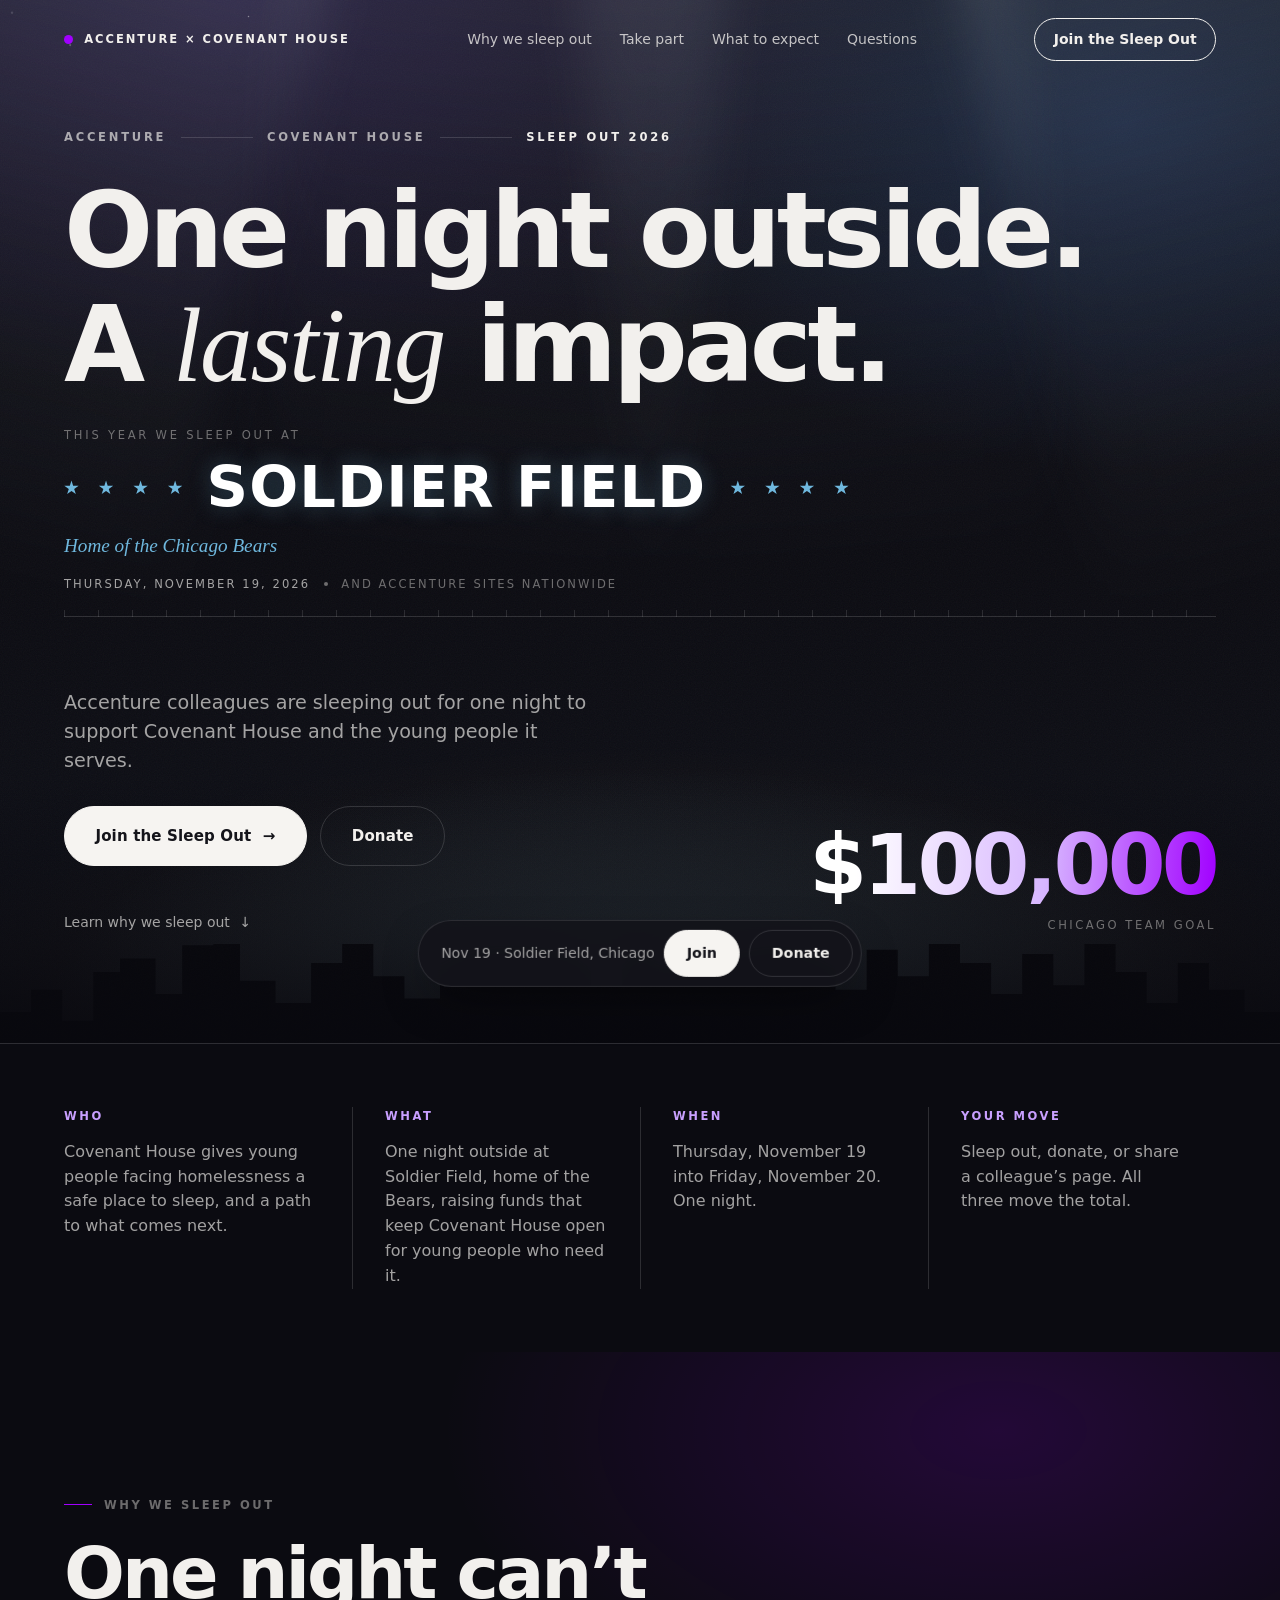
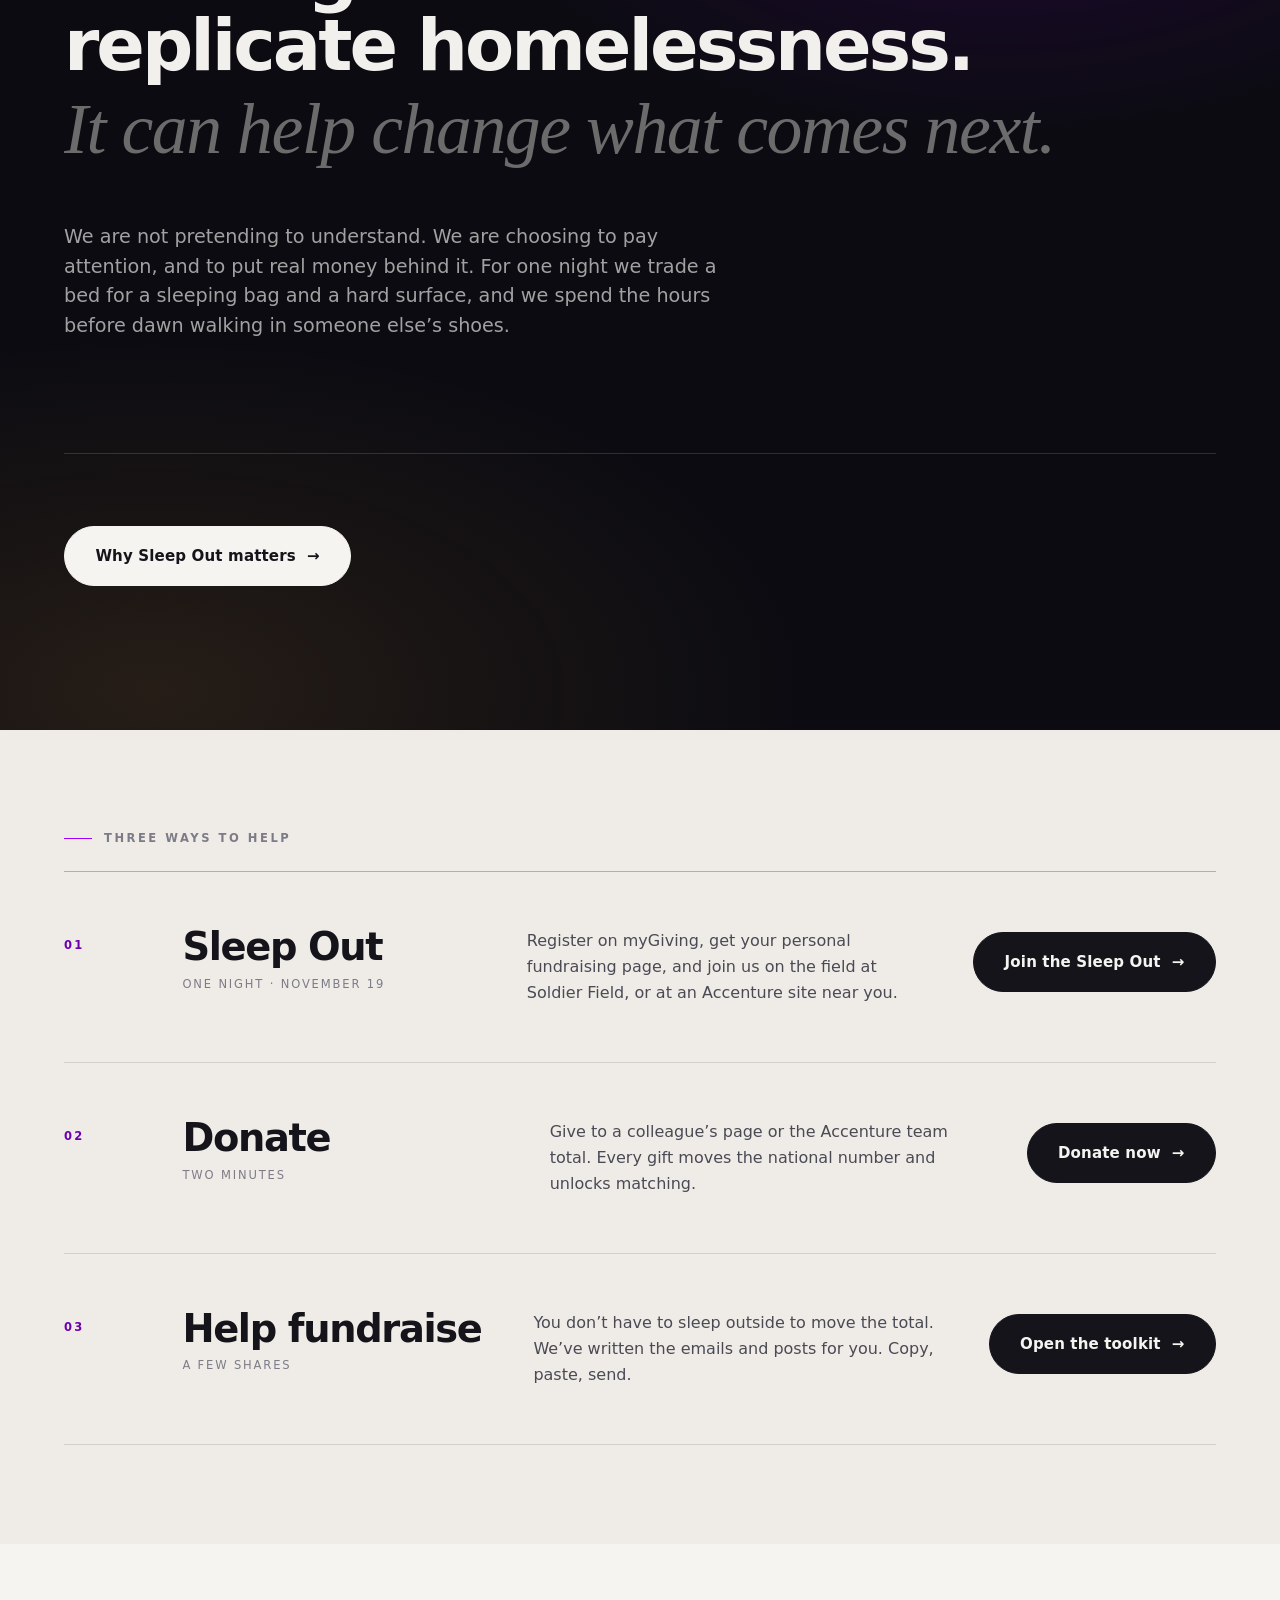
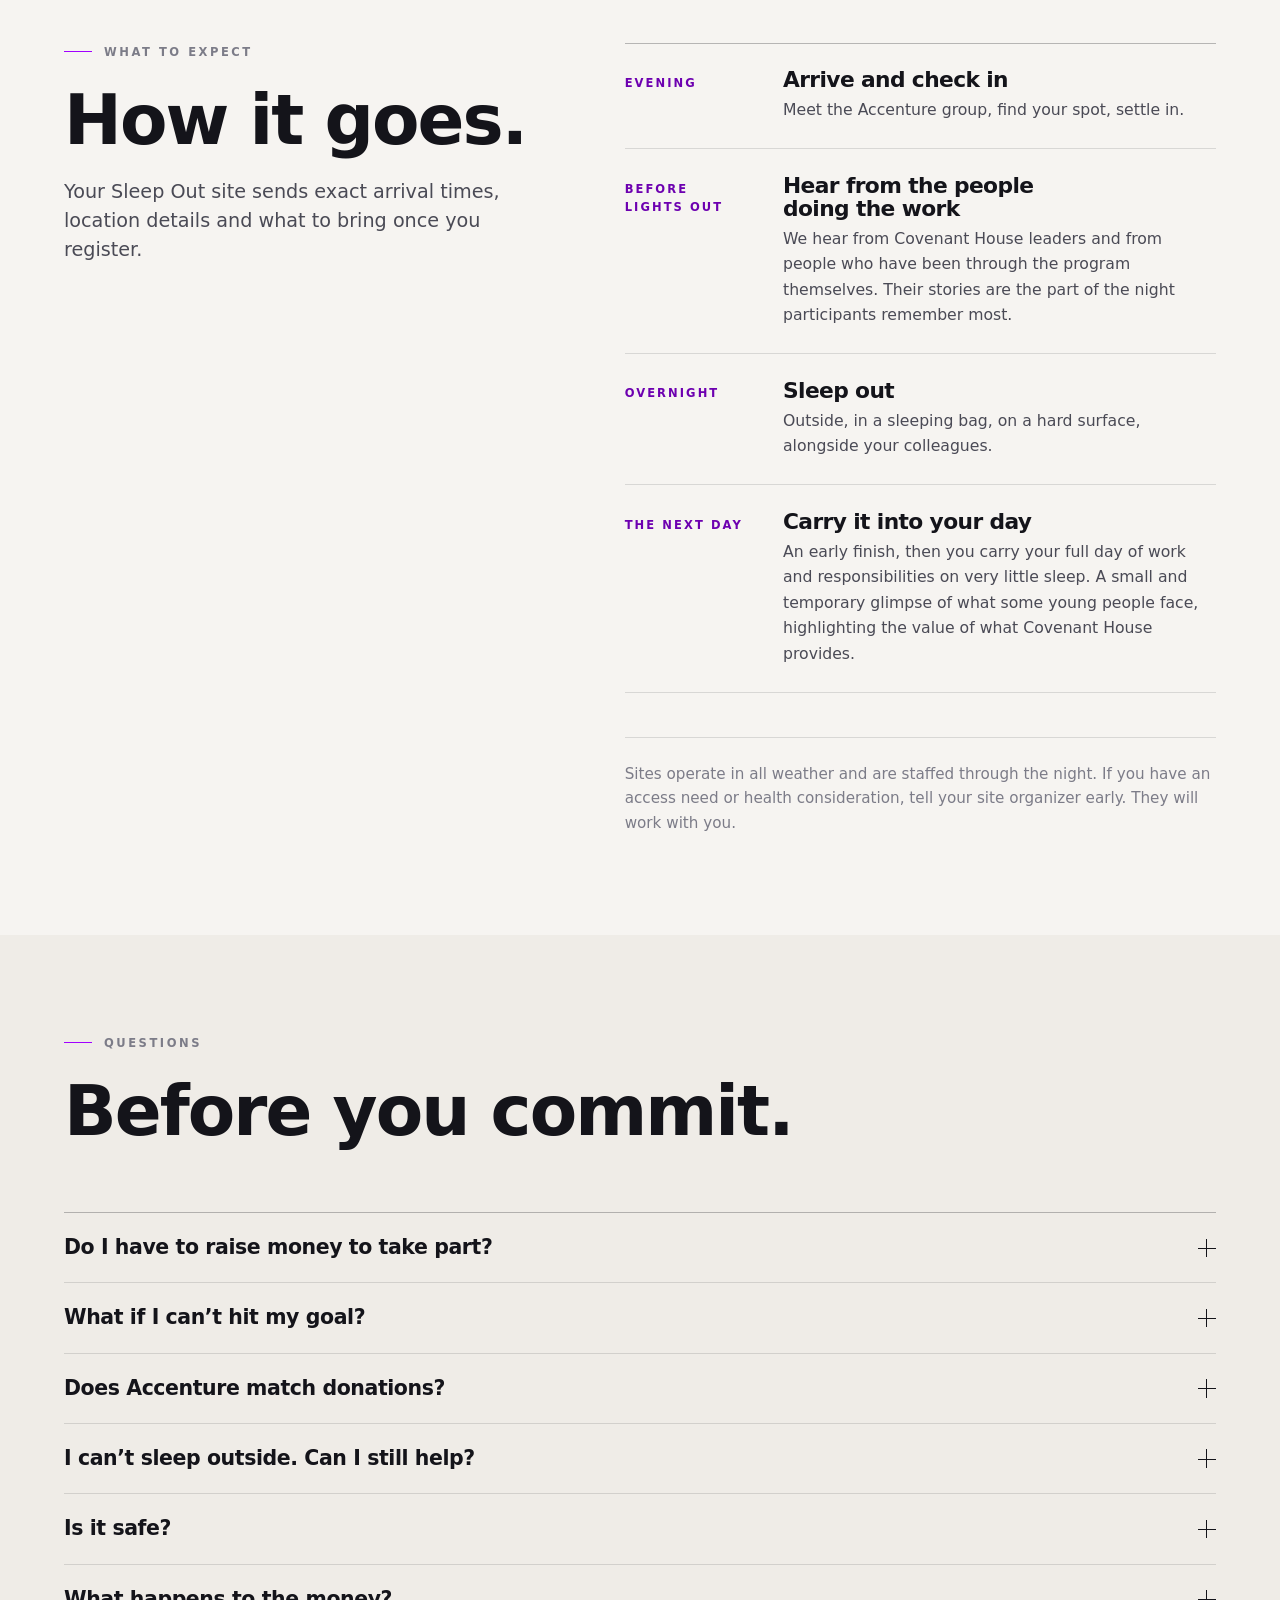
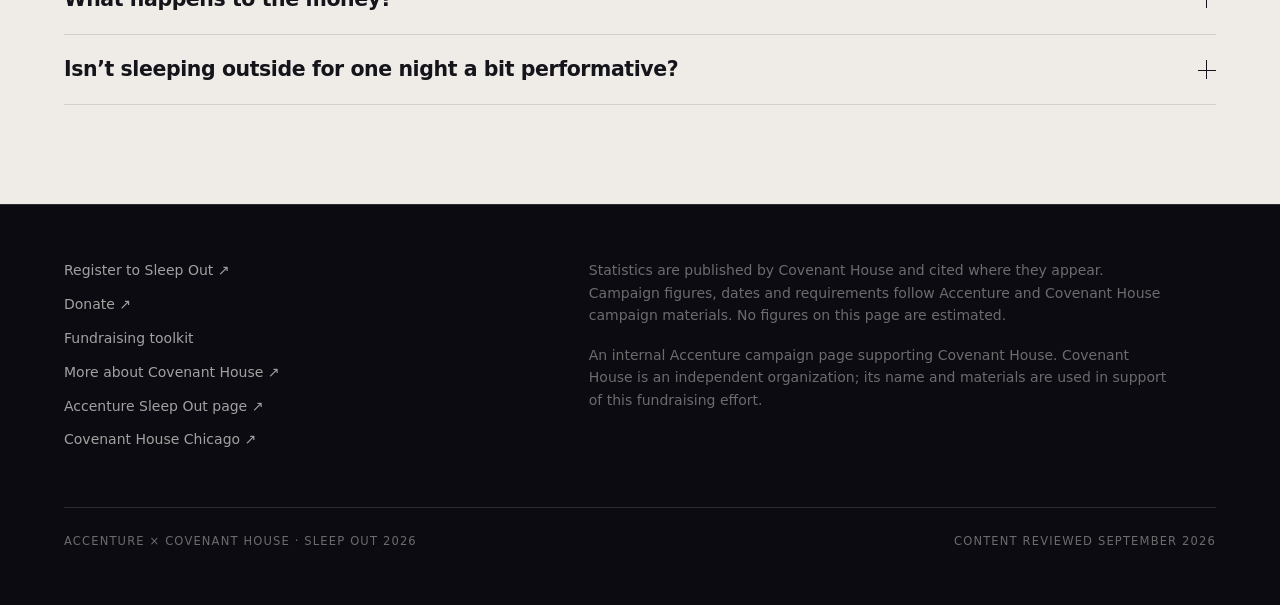
==== commit 20c043db: "Update goal to Chicago 100k, refine timeline and FAQ copy" ====
--- a/index.html
+++ b/index.html
@@ -87,7 +87,7 @@
         </div>
 
         <div class="hero__goal">
-          <span class="hero__goal-value" id="heroGoal" data-countup="300000" data-prefix="$">$300,000</span>
+          <span class="hero__goal-value" id="heroGoal" data-countup="100000" data-prefix="$">$100,000</span>
           <span class="hero__goal-label" id="heroGoalLabel"></span>
           <span class="hero__goal-note" id="heroGoalNote"></span>
         </div>
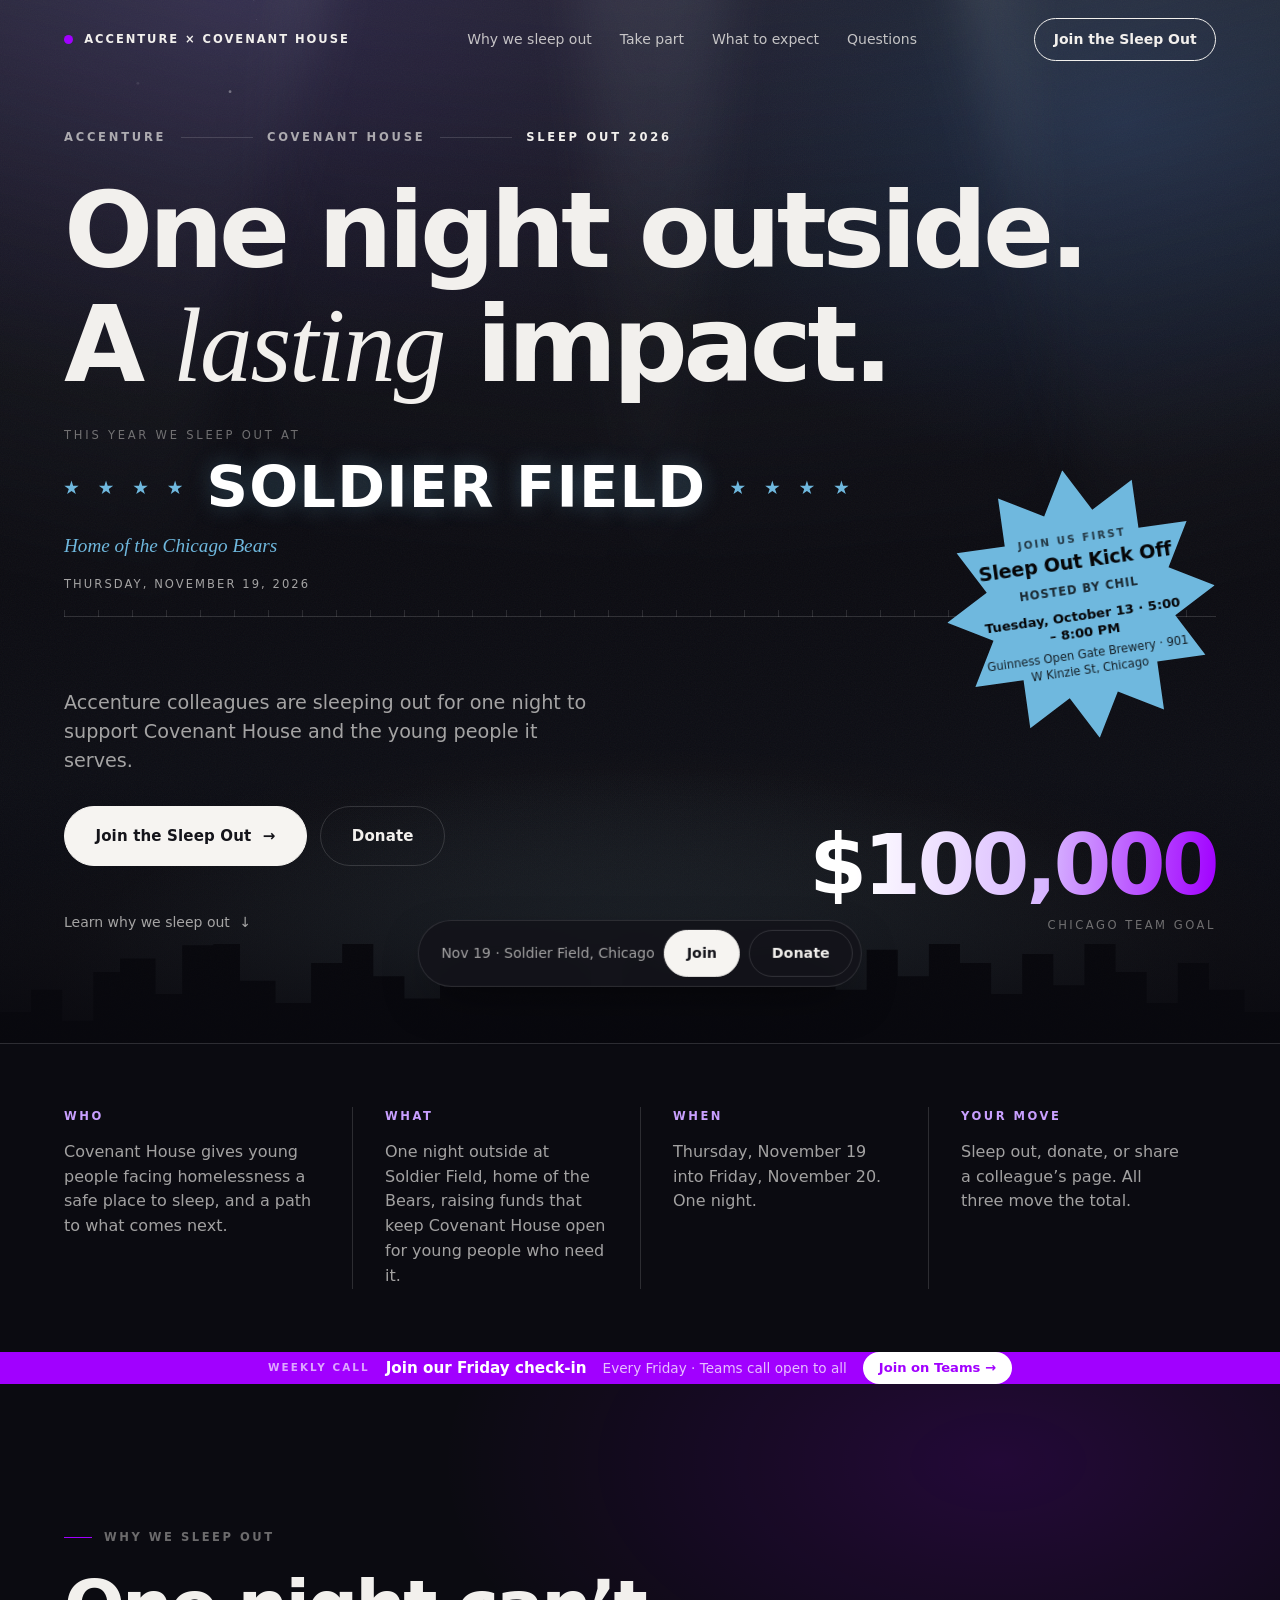
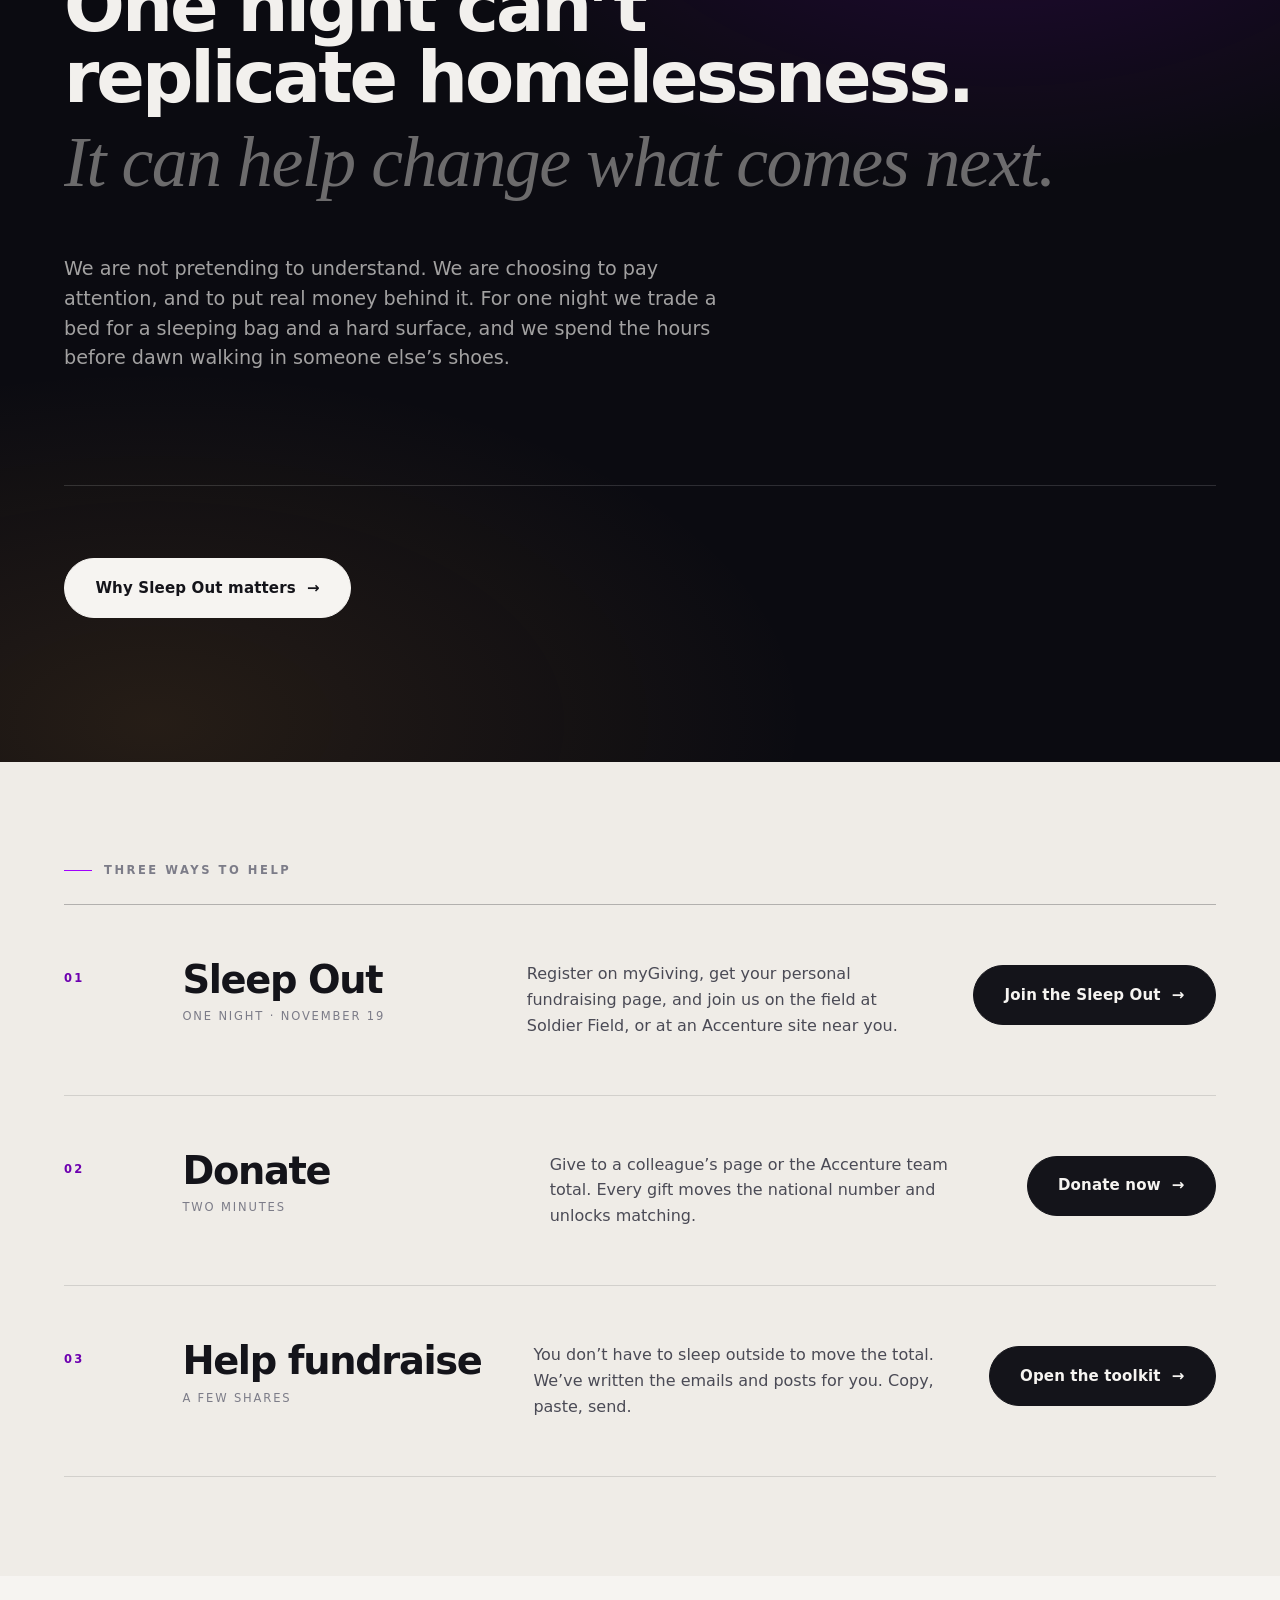
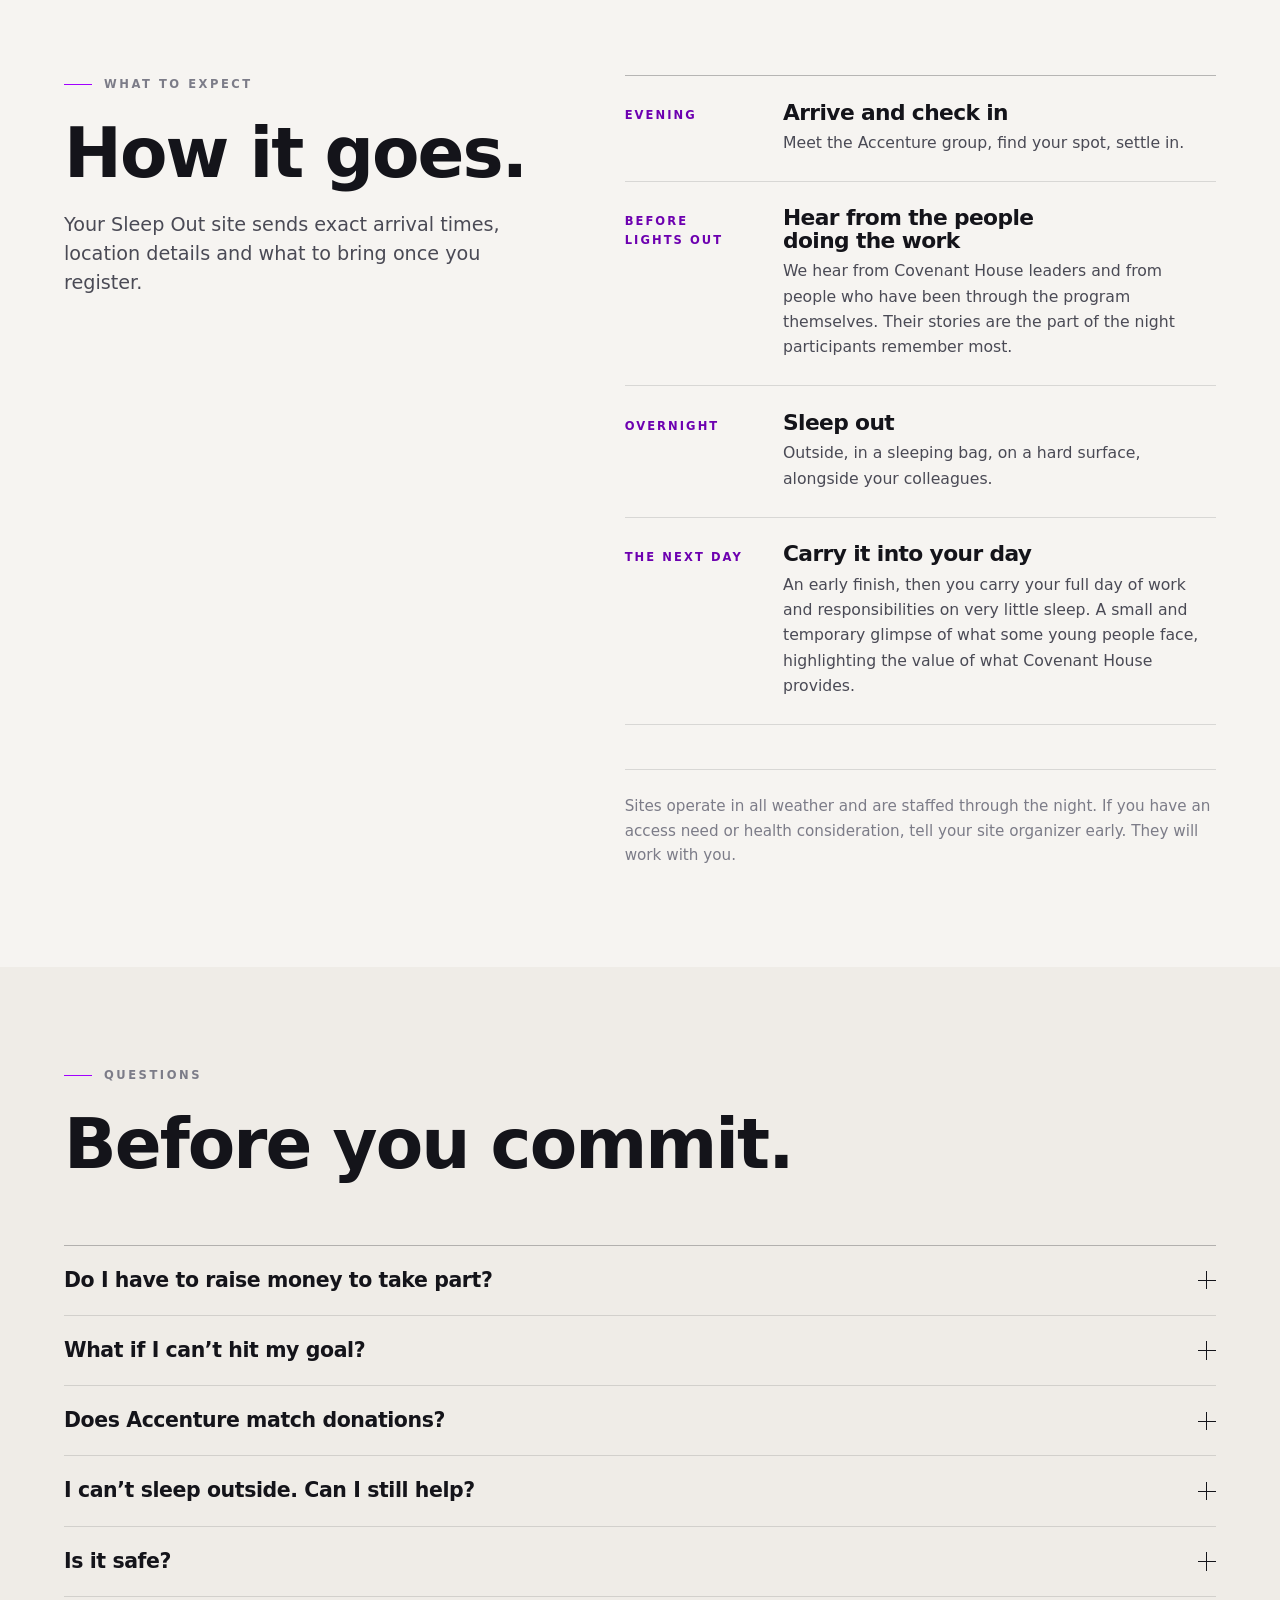
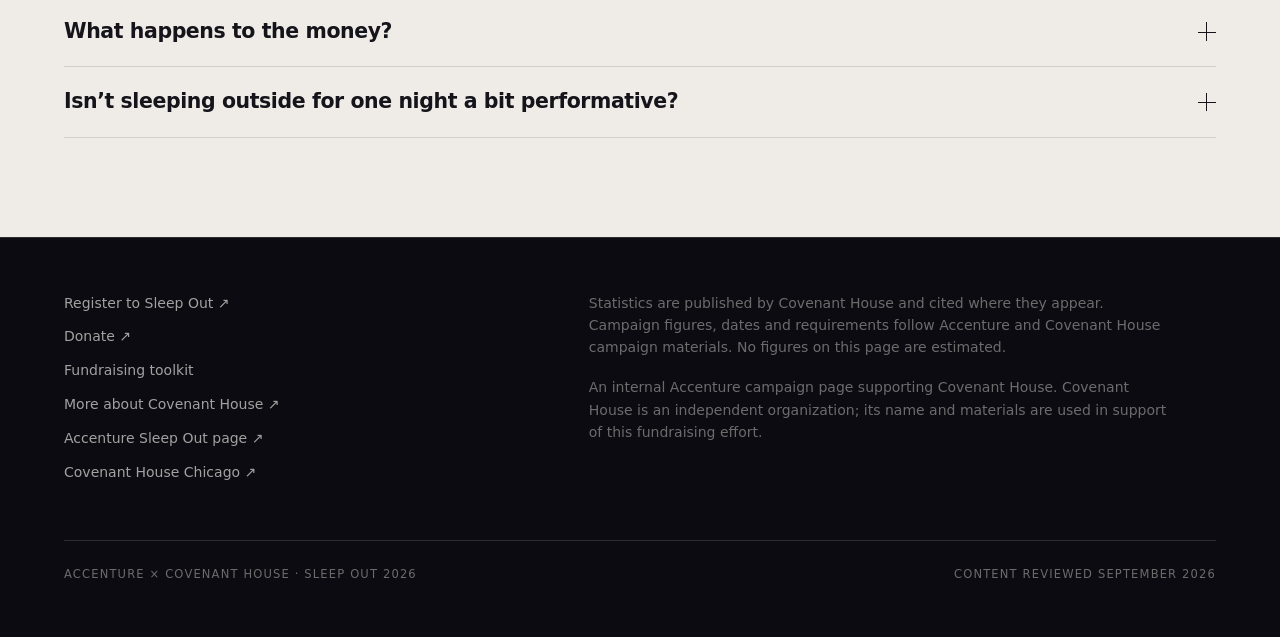
==== commit c09dc789: "Add kickoff sticker, Friday call banner, update events and copy" ====
--- a/index.html
+++ b/index.html
@@ -53,6 +53,9 @@
     </svg>
 
     <div class="hero__grain" aria-hidden="true"></div>
+
+    <!-- Kickoff event sticker — bottom-left of hero -->
+    <div class="hero__sticker" id="heroSticker" aria-label="Upcoming event"></div>
 
     <div class="hero__inner">
       <p class="hero__eyebrow">
@@ -102,6 +105,9 @@
     </div>
   </section>
 
+  <!-- ================= FRIDAY CALL BANNER ================= -->
+  <div class="friday-bar" id="fridayBar"></div>
+
   <!-- ================= WHY WE SLEEP OUT ================= -->
   <section class="why" id="why">
     <div class="wrap">
--- a/assets/css/styles.css
+++ b/assets/css/styles.css
@@ -823,6 +823,148 @@
 }
 
 /* ---------------------------------------------------------------
+   09a KICKOFF STICKER — hero bottom-left
+   --------------------------------------------------------------- */
+.hero__sticker {
+  position: absolute;
+  top: 45%;
+  right: clamp(1.5rem, 5vw, 5rem);
+  width: clamp(210px, 23vw, 270px);
+  aspect-ratio: 1;
+  background: var(--chicago);
+  color: #060608;
+  display: flex;
+  flex-direction: column;
+  align-items: center;
+  justify-content: center;
+  text-align: center;
+  padding: 2rem;
+  gap: 0.25rem;
+  transform: rotate(-8deg);
+  /* 12-pointed starburst */
+  clip-path: polygon(
+    50% 0%, 59% 16%, 75% 7%, 75% 25%, 93% 25%,
+    84% 41%, 100% 50%, 84% 59%, 93% 75%, 75% 75%,
+    75% 93%, 59% 84%, 50% 100%, 41% 84%, 25% 93%,
+    25% 75%, 7% 75%, 16% 59%, 0% 50%, 16% 41%,
+    7% 25%, 25% 25%, 25% 7%, 41% 16%
+  );
+  filter: drop-shadow(0 6px 18px rgba(111,184,222,0.45)) drop-shadow(0 2px 6px rgba(0,0,0,0.5));
+  cursor: default;
+  z-index: 10;
+  transition: transform 0.25s ease, box-shadow 0.25s ease;
+}
+.hero__sticker:empty { display: none; }
+.hero__sticker:hover {
+  transform: rotate(-4deg) scale(1.05);
+  filter: drop-shadow(0 10px 28px rgba(111,184,222,0.6)) drop-shadow(0 3px 8px rgba(0,0,0,0.5));
+}
+.sticker__tag {
+  font-size: 0.65rem;
+  font-weight: 800;
+  letter-spacing: 0.2em;
+  text-transform: uppercase;
+  opacity: 0.7;
+}
+.sticker__title {
+  font-size: clamp(1rem, 1.6vw, 1.2rem);
+  font-weight: 800;
+  line-height: 1.15;
+  letter-spacing: -0.01em;
+}
+.sticker__host {
+  font-size: 0.72rem;
+  font-weight: 700;
+  letter-spacing: 0.08em;
+  text-transform: uppercase;
+  opacity: 0.8;
+  margin-top: 0.2rem;
+}
+.sticker__detail {
+  font-size: 0.82rem;
+  font-weight: 700;
+  line-height: 1.35;
+  margin-top: 0.25rem;
+}
+.sticker__location {
+  font-size: 0.72rem;
+  font-weight: 500;
+  line-height: 1.4;
+  opacity: 0.85;
+}
+.sticker__cta {
+  margin-top: 0.5rem;
+  font-size: 0.72rem;
+  font-weight: 700;
+  letter-spacing: 0.06em;
+  color: #060608;
+  text-decoration: underline;
+  text-underline-offset: 2px;
+}
+
+@media (max-width: 640px) {
+  .hero__sticker {
+    width: 140px;
+    bottom: 1.5rem;
+    right: 1rem;
+  }
+}
+
+/* ---------------------------------------------------------------
+   09b FRIDAY CALL BANNER
+   --------------------------------------------------------------- */
+.friday-bar {
+  background: var(--purple);
+  border-top: none;
+  border-bottom: none;
+}
+.friday-bar:empty { display: none; }
+.friday-bar__inner {
+  max-width: var(--max-w);
+  margin: 0 auto;
+  padding: 0.9rem var(--page-pad);
+  display: flex;
+  align-items: center;
+  justify-content: center;
+  gap: 1rem;
+  flex-wrap: wrap;
+}
+.friday-bar__label {
+  font-size: 0.65rem;
+  font-weight: 700;
+  letter-spacing: 0.2em;
+  text-transform: uppercase;
+  color: rgba(255,255,255,0.65);
+  white-space: nowrap;
+  flex-shrink: 0;
+}
+.friday-bar__title {
+  font-size: 0.95rem;
+  font-weight: 700;
+  color: #fff;
+}
+.friday-bar__detail {
+  font-size: 0.85rem;
+  color: rgba(255,255,255,0.75);
+}
+.friday-bar__cta {
+  margin-left: 0;
+  white-space: nowrap;
+  font-size: 0.82rem;
+  font-weight: 700;
+  color: var(--purple);
+  text-decoration: none;
+  background: #fff;
+  border-radius: 2rem;
+  padding: 0.35rem 1rem;
+  transition: background 0.2s, color 0.2s;
+  flex-shrink: 0;
+}
+.friday-bar__cta:hover {
+  background: rgba(255,255,255,0.85);
+}
+
+/* ---------------------------------------------------------------
    09 ORIENTATION BAND — the ten-second answer
    --------------------------------------------------------------- */
 .orient {
